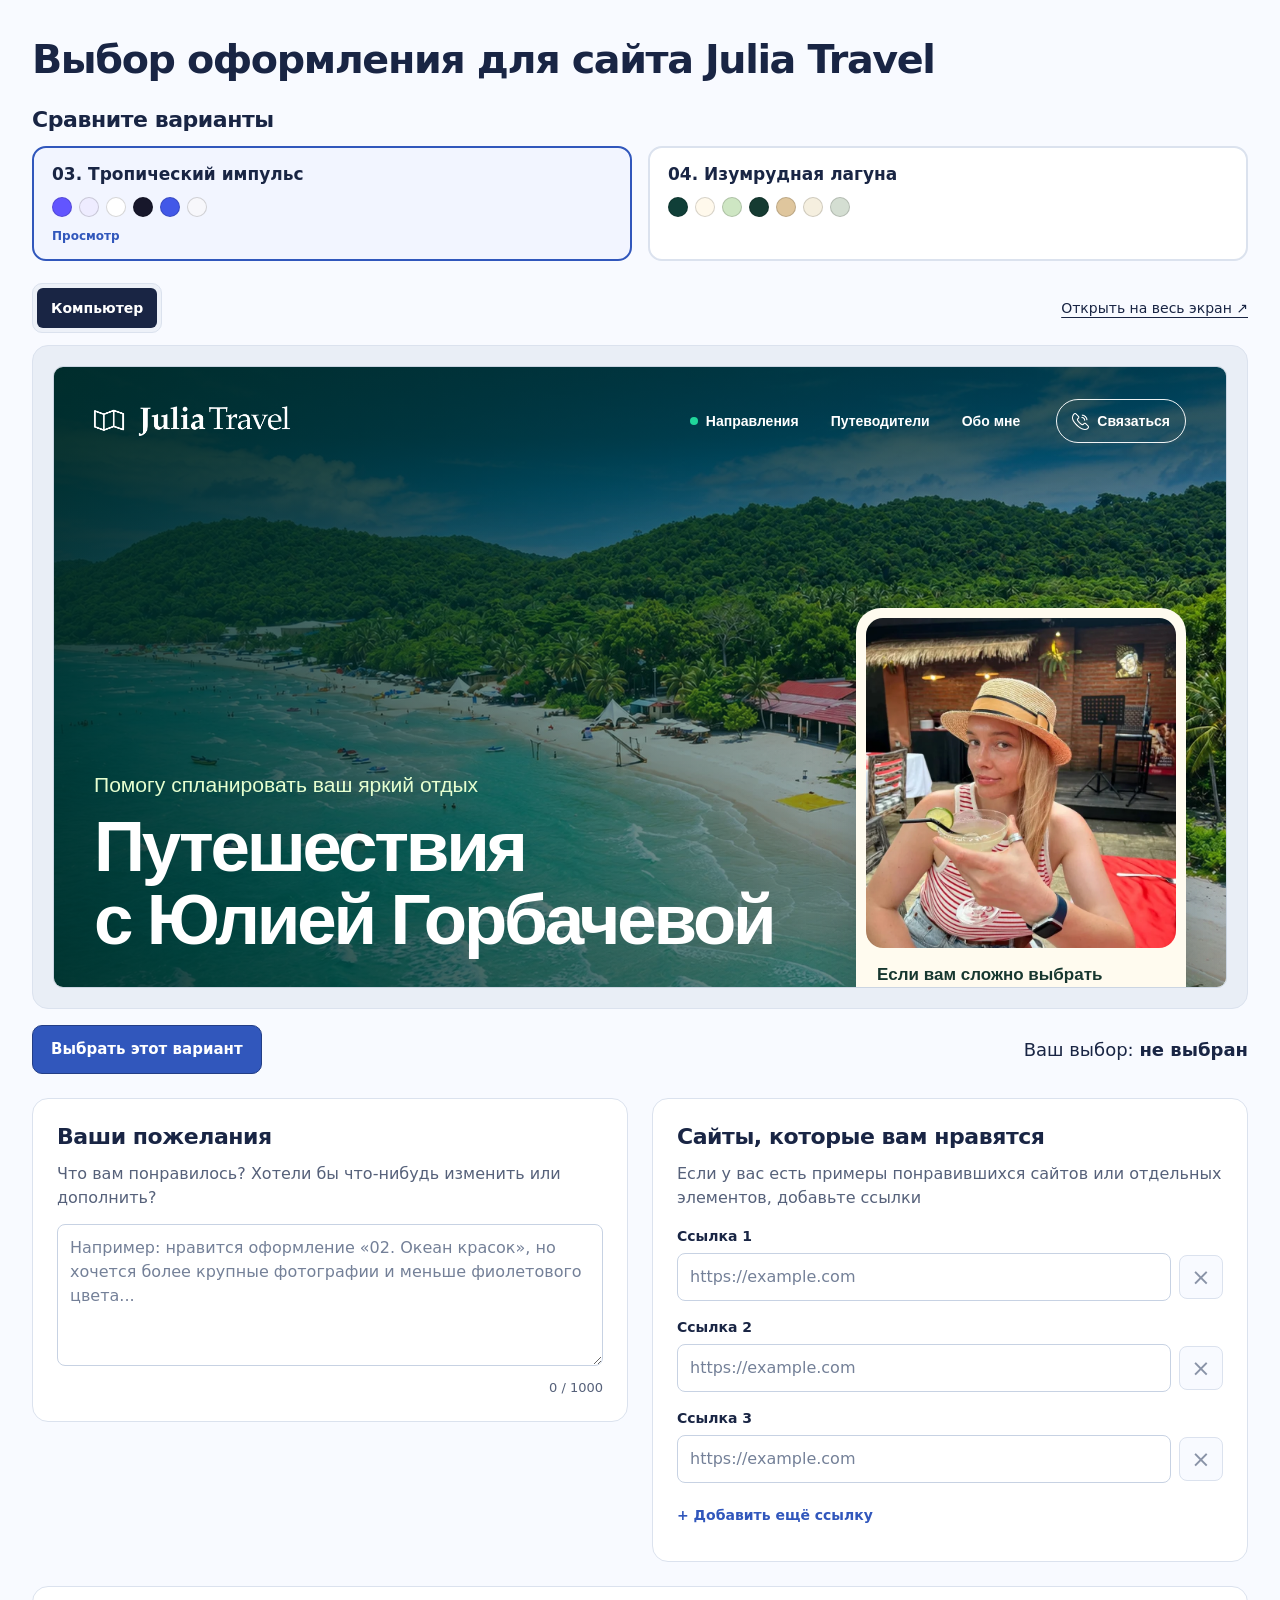
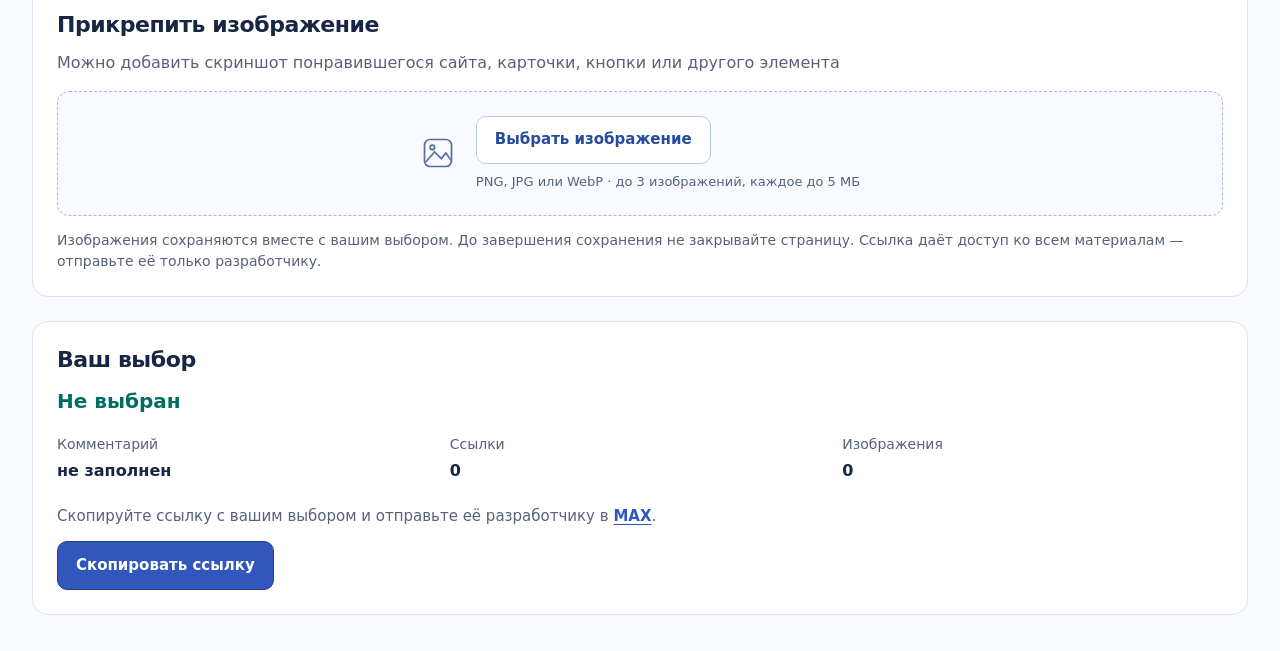
==== index.html @ ee0ff960 "Publish Emerald Lagoon alongside Tropical Impulse" ====
<!doctype html>
<html lang="ru">
<head>
  <meta charset="utf-8">
  <meta name="viewport" content="width=device-width, initial-scale=1">
  <meta name="robots" content="noindex, nofollow">
  <meta name="referrer" content="no-referrer">
  <title>Julia Travel — Выбор оформления сайта</title>
  <link rel="stylesheet" href="assets/css/comparison.css">
  <script src="assets/js/concept-names.js" defer></script>
  <script src="assets/js/review-config.js" defer></script>
  <script src="assets/js/review-api.js" defer></script>
  <script src="assets/js/comparison.js" defer></script>
</head>
<body>
<main class="comparison">
  <h1>Выбор оформления для сайта Julia Travel</h1>
  <h2 class="compare-title">Сравните варианты</h2>
  <div class="variant-options" role="group" aria-label="Просмотреть оформление">
    <button type="button" class="variant-option coral" data-variant="coral-travel" data-preview="coral-travel/index.html" aria-pressed="false" aria-controls="live-preview"><span class="variant-name" data-concept-name="coral-travel">01. Коралловый бриз</span><span class="palette" aria-hidden="true"><i style="--color:#ff385c" title="#FF385C"></i><i style="--color:#222222" title="#222222"></i><i style="--color:#ffffff" title="#FFFFFF"></i><i style="--color:#f7f7f7" title="#F7F7F7"></i><i style="--color:#fff3d4" title="#FFF3D4"></i></span><span class="variant-state"><span class="viewing-mark">Просмотр</span><span class="selected-mark">✓ Выбрано</span></span></button>
    <button type="button" class="variant-option ocean" data-variant="colorful-ocean" data-preview="colorful-ocean/index.html" aria-pressed="false" aria-controls="live-preview"><span class="variant-name" data-concept-name="colorful-ocean">02. Океан красок</span><span class="palette" aria-hidden="true"><i style="--color:#397ef5" title="#397EF5"></i><i style="--color:#6646d9" title="#6646D9"></i><i style="--color:#00b8a9" title="#00B8A9"></i><i style="--color:#50d9ac" title="#50D9AC"></i><i style="--color:#f1f5ff" title="#F1F5FF"></i></span><span class="variant-state"><span class="viewing-mark">Просмотр</span><span class="selected-mark">✓ Выбрано</span></span></button>
    <button type="button" class="variant-option stan" data-variant="stan-inspired" data-preview="stan-inspired/index.html" aria-pressed="false" aria-controls="live-preview"><span class="variant-name" data-concept-name="stan-inspired">03. Тропический импульс</span><span class="palette" aria-hidden="true"><i style="--color:#6255ff" title="#6255FF"></i><i style="--color:#eeecff" title="#EEECFF"></i><i style="--color:#ffffff" title="#FFFFFF"></i><i style="--color:#17172b" title="#17172B"></i><i style="--color:#4258e8" title="#4258E8"></i><i style="--color:#f7f7fb" title="#F7F7FB"></i></span><span class="variant-state"><span class="viewing-mark">Просмотр</span><span class="selected-mark">✓ Выбрано</span></span></button>
    <button type="button" class="variant-option lagoon" data-variant="emerald-lagoon" data-preview="emerald-lagoon/index.html" aria-pressed="false" aria-controls="live-preview"><span class="variant-name" data-concept-name="emerald-lagoon">04. Изумрудная лагуна</span><span class="palette" aria-hidden="true"><i style="--color:#103f38" title="#103F38"></i><i style="--color:#fff9ec" title="#FFF9EC"></i><i style="--color:#cee6c3" title="#CEE6C3"></i><i style="--color:#153b32" title="#153B32"></i><i style="--color:#dfc69d" title="#DFC69D"></i><i style="--color:#f5efdf" title="#F5EFDF"></i><i style="--color:#d4ded2" title="#D4DED2"></i></span><span class="variant-state"><span class="viewing-mark">Просмотр</span><span class="selected-mark">✓ Выбрано</span></span></button>
  </div>
  <div class="viewer-bar">
    <div class="devices" role="group" aria-label="Ширина просмотра">
      <button type="button" data-device="desktop" aria-pressed="true">Компьютер</button>
    </div>
    <a id="full-preview" href="stan-inspired/index.html" target="_blank" rel="noopener">Открыть на весь экран ↗</a>
  </div>
  <div class="preview-stage">
    <div class="preview-viewport"><iframe id="live-preview" title="Julia Travel: 03. Тропический импульс" src="stan-inspired/index.html?embed=1"></iframe></div>
  </div>
  <div class="choice-bar">
    <button id="confirm-choice" class="copy-button" type="button">Выбрать этот вариант</button>
    <p id="choice-status" role="status">Ваш выбор: <strong>не выбран</strong><span id="choice-check" hidden> ✓</span></p>
  </div>
  <p id="draft-status" class="field-error" role="status"></p>

  <div class="review-grid">
    <section class="review-section" aria-labelledby="wishes-title">
      <h2 id="wishes-title">Ваши пожелания</h2>
      <label for="wishes">Что вам понравилось? Хотели бы что-нибудь изменить или дополнить?</label>
      <textarea data-concept-placeholder="colorful-ocean" id="wishes" maxlength="1000" rows="5" aria-describedby="comment-count" placeholder="Например: нравится оформление «02. Океан красок», но хочется более крупные фотографии и меньше фиолетового цвета..."></textarea>
      <p id="comment-count" class="field-note">0 / 1000</p>
    </section>
    <section class="review-section" aria-labelledby="references-title">
      <h2 id="references-title">Сайты, которые вам нравятся</h2>
      <p class="section-note">Если у вас есть примеры понравившихся сайтов или отдельных элементов, добавьте ссылки</p>
      <div id="reference-fields"></div>
      <button id="add-reference" type="button" class="text-button">+ Добавить ещё ссылку</button>
    </section>
  </div>

  <section class="review-section attachments" aria-labelledby="images-title">
    <h2 id="images-title">Прикрепить изображение</h2>
    <p class="section-note">Можно добавить скриншот понравившегося сайта, карточки, кнопки или другого элемента</p>
    <div id="image-dropzone" class="upload-zone">
      <svg viewBox="0 0 32 32" width="36" height="36" fill="none" stroke="currentColor" stroke-width="1.5" aria-hidden="true"><rect x="4" y="4" width="24" height="24" rx="5"/><circle cx="11" cy="11" r="2"/><path d="m5 24 8-9 6 6 4-5 5 7"/></svg>
      <div><button id="add-images" class="outline-button" type="button">Выбрать изображение</button><p class="field-note">PNG, JPG или WebP · до 3 изображений, каждое до 5 МБ</p></div>
      <input id="image-input" type="file" accept="image/png,image/jpeg,image/webp" multiple hidden>
      <input id="replace-image-input" type="file" accept="image/png,image/jpeg,image/webp" hidden>
    </div>
    <p id="image-error" class="field-error" role="alert"></p>
    <div id="image-previews" class="image-previews"></div>
    <p class="attachment-note">Изображения сохраняются вместе с вашим выбором. До завершения сохранения не закрывайте страницу. Ссылка даёт доступ ко всем материалам — отправьте её только разработчику.</p>
  </section>

  <section class="review-section result-section" aria-labelledby="result-title">
    <h2 id="result-title">Ваш выбор</h2>
    <p id="summary-choice" class="summary-choice">Не выбран</p>
    <dl class="summary-counts"><div><dt>Комментарий</dt><dd id="summary-comment">не заполнен</dd></div><div><dt>Ссылки</dt><dd id="summary-references">0</dd></div><div><dt>Изображения</dt><dd id="summary-images">0</dd></div></dl>
    <p class="share-instruction">Скопируйте ссылку с вашим выбором и отправьте её разработчику в <a href="https://max.ru/u/f9LHodD0cOJ9JlVl446ZABlexb_Iz-3gviZ5GR3GQ4BS3Al8uu8fBkdt1bM" target="_blank" rel="noopener noreferrer">MAX</a>.</p>
    <div class="result-actions"><button id="copy-choice" class="copy-button" type="button">Скопировать ссылку</button></div>
    <p id="copy-message" role="status"></p>
    <label id="copy-field-label" for="copy-field" hidden>Сохранённая ссылка для копирования</label>
    <textarea id="copy-field" readonly rows="6" hidden></textarea>
  </section>
</main>
</body>
</html>
---- assets/css/comparison.css ----
* { box-sizing: border-box; }
[hidden] { display: none !important; }
:root { color-scheme: light; --ink: #192544; --muted: #56617a; --line: #dbe2ee; --focus: #3157bc; }
body { margin: 0; color: var(--ink); background: #f8faff; font: 17px/1.5 system-ui,"Segoe UI",sans-serif; -webkit-font-smoothing: antialiased; }
button,input,textarea { font: inherit; }
button,a { -webkit-tap-highlight-color: transparent; }
button { cursor: pointer; }
button:disabled { cursor: default; }
button:focus-visible,a:focus-visible,input:focus-visible,textarea:focus-visible { outline: 3px solid var(--focus); outline-offset: 4px; }
h1,h2,p { margin: 0; }
.comparison { width: min(1280px,calc(100% - 64px)); margin: 36px auto; }
h1 { font-size: clamp(28px,3.1vw,40px); line-height: 1.16; letter-spacing: -.035em; font-weight: 700; }
.compare-title { font-size: 22px; line-height: 1.25; margin-top: 24px; letter-spacing: -.02em; }
.variant-options { display: grid; grid-template-columns: repeat(2,minmax(0,1fr)); gap: 16px; margin-top: 12px; }
.variant-option { --accent: #d51c42; --tint: #fff0f3; min-width: 0; display: grid; align-content: start; gap: 10px; padding: 14px 18px; background: #fff; color: var(--ink); border: 2px solid var(--line); border-radius: 14px; font-size: 17px; font-weight: 650; text-align: left; }
.variant-option.ocean { --accent: #5d40c5; --tint: #f0eeff; }
.variant-option.tropical { --accent: #007f80; --tint: #e8f9f5; }
.variant-option.stan { --accent: #6255ff; --tint: #eeecff; }
.variant-option.lagoon { --accent: #103f38; --tint: #f5efdf; }
.variant-option:hover { border-color: var(--accent); }
.variant-option[aria-pressed="true"] { border-color: #3157bc; background: #f2f5ff; }
.variant-option.is-selected { border-color: #007b6b; box-shadow: 0 0 0 1px #007b6b; background: #eefaf6; }
.palette { display: inline-flex; flex-wrap: nowrap; gap: 7px; }
.palette i { display: block; flex: 0 0 auto; width: 20px; height: 20px; border: 1px solid #00000028; border-radius: 50%; background: var(--color); }
.variant-state { display: flex; flex-wrap: wrap; justify-content: space-between; gap: 6px 10px; font-size: 12px; font-weight: 600; min-height: 18px; }
.viewing-mark { color: #3157bc; visibility: hidden; }
[aria-pressed="true"] .viewing-mark { visibility: visible; }
.selected-mark { color: #006b5d; visibility: hidden; }
.is-selected .selected-mark { visibility: visible; }
.choice-bar { display: flex; justify-content: space-between; align-items: center; gap: 16px; margin-top: 24px; }
#choice-status { min-width: 0; font-size: 18px; }
#choice-status strong { font-weight: 700; }
.copy-button { min-height: 48px; padding: 12px 18px; border: 1px solid #233e86; border-radius: 10px; color: #fff; background: #3157bc; font-size: 15px; font-weight: 600; }
.copy-button:hover:not(:disabled) { background: #2649a6; }
.copy-button:disabled { background: #e8edf7; color: #67738c; border-color: #dbe2ee; }
#copy-message { color: #25594b; font-size: 14px; }
#copy-message:empty { display: none; }
.viewer-bar { display: flex; align-items: center; justify-content: space-between; gap: 16px; margin-block: 22px 12px; }
.devices { display: inline-flex; gap: 4px; padding: 4px; border: 1px solid var(--line); background: #edf1f8; border-radius: 10px; }
.devices button { min-height: 40px; padding: 8px 14px; border: 0; border-radius: 6px; color: var(--muted); background: transparent; font-size: 14px; font-weight: 550; }
.devices [aria-pressed="true"] { color: #fff; background: var(--ink); }
#full-preview { color: var(--ink); font-size: 14px; text-underline-offset: .25em; }
.preview-stage { display: flex; align-items: start; justify-content: center; padding: 20px; border: 1px solid var(--line); border-radius: 16px; background: #e9eef6; }
.preview-viewport { width: 100%; min-width: 0; overflow: hidden; background: #fff; border: 1px solid #cbd5e2; border-radius: 10px; }
.preview-viewport.is-phone { box-sizing: content-box; width: min(390px,calc(100% - 12px)); border: 6px solid var(--ink); border-radius: 24px; }
iframe { display: block; width: 100%; height: 620px; border: 0; background: #fff; }
.is-phone iframe { height: 680px; }
.choice-bar { margin-top: 16px; }
#choice-check { color: #007b6b; font-weight: 700; }
.review-grid { display: grid; grid-template-columns: repeat(2,minmax(0,1fr)); gap: 24px; align-items: start; margin-top: 24px; }
.review-section { min-width: 0; padding: 24px; border: 1px solid var(--line); border-radius: 16px; background: #fff; }
.review-section h2 { font-size: 22px; line-height: 1.25; letter-spacing: -.02em; margin-bottom: 12px; }
.review-section label,.section-note { display: block; font-size: 16px; line-height: 1.5; color: var(--muted); }
input,textarea { width: 100%; min-width: 0; max-width: 100%; padding: 11px 12px; font-size: 16px; border: 1px solid #c7d2e3; border-radius: 8px; background: #fff; color: var(--ink); }
textarea { resize: vertical; line-height: 1.5; min-height: 120px; }
input { min-height: 46px; }
input::placeholder,textarea::placeholder { color: #748098; opacity: 1; }
[aria-invalid="true"] { border-color: #bc2948; }
#wishes { margin-top: 14px; max-height: 260px; }
.field-note { font-size: 13px; color: var(--muted); line-height: 1.5; }
#comment-count { text-align: right; margin-top: 4px; }
.field-error { margin-top: 8px; color: #a5233e; font-size: 14px; overflow-wrap: anywhere; }
.field-error:empty { display: none; }
.reference-row { margin-top: 16px; }
.reference-row > label { color: var(--ink); font-size: 14px; font-weight: 600; margin-bottom: 6px; }
.reference-input { display: flex; gap: 8px; align-items: center; }
.reference-input button { flex: 0 0 auto; width: 44px; height: 44px; background: #f2f5fa; color: var(--muted); border: 1px solid var(--line); border-radius: 8px; font-size: 23px; }
.reference-input button:disabled { color: #8993a7; background: #f8faff; }
.reference-actions { display: flex; align-items: center; justify-content: space-between; gap: 12px; }
.reference-actions:has(> a[hidden]:only-child) { display: none; }
.reference-actions a { font-size: 14px; color: #3157bc; text-underline-offset: .2em; padding-block: 10px; min-height: 44px; }
.text-button { min-height: 44px; border: 0; padding: 8px 0; background: transparent; color: #3157bc; font-size: 14px; font-weight: 600; }
.text-button:hover { text-decoration: underline; text-underline-offset: .2em; }
.text-button:disabled { color: #7d879a; text-decoration: none; }
#add-reference { margin-top: 10px; }
.attachments,.result-section { margin-top: 24px; }
.upload-zone { display: flex; align-items: center; justify-content: center; gap: 20px; padding: 24px; margin-top: 16px; border: 1px dashed #a9bbd8; border-radius: 12px; background: #f8faff; }
.upload-zone > svg { flex: 0 0 auto; color: #526f9f; }
.upload-zone .field-note { margin-top: 8px; }
.upload-zone.is-dragging { background: #e8f2ff; border-color: #3157bc; }
.outline-button { min-height: 48px; padding: 11px 18px; border: 1px solid #bccbe2; border-radius: 10px; background: #fff; color: #264b9e; font-size: 15px; font-weight: 600; }
.outline-button:hover:not(:disabled) { background: #f1f5ff; border-color: #3157bc; }
.outline-button:disabled { color: #7d879a; background: #f8faff; }
.attachment-note { margin-top: 14px; font-size: 14px; color: var(--muted); }
.image-previews { display: grid; grid-template-columns: repeat(3,minmax(0,1fr)); gap: 16px; }
.image-item { min-width: 0; margin-top: 16px; padding: 12px; border: 1px solid var(--line); border-radius: 12px; }
.image-item img { display: block; width: 100%; aspect-ratio: 4 / 3; object-fit: contain; background: #f3f6fb; border-radius: 6px; }
.image-name { font-size: 14px; font-weight: 600; margin-block: 10px 4px; overflow-wrap: anywhere; }
.image-actions { display: flex; flex-wrap: wrap; gap: 8px 20px; }
.summary-choice { font-size: 20px; font-weight: 700; color: #006c62; }
.summary-counts { display: grid; grid-template-columns: repeat(3,minmax(0,1fr)); gap: 12px; margin: 18px 0 22px; }
.summary-counts dt { font-size: 14px; color: var(--muted); }
.summary-counts dd { font-size: 16px; font-weight: 600; margin: 4px 0 0; }
.result-actions { display: flex; flex-wrap: wrap; gap: 12px; }
.share-instruction { margin: 0 0 14px; color: var(--muted); font-size: 15px; line-height: 1.5; }
.share-instruction a { color: #3157bc; font-weight: 600; text-underline-offset: .2em; }
.result-section #copy-message { margin-top: 14px; }
#copy-field-label { margin-top: 16px; }
#copy-field { margin-top: 8px; min-height: 140px; }
@media(max-width:900px) {
 .comparison { width: calc(100% - 48px); margin-top: 28px; }
 .variant-option { padding-inline: 12px; gap: 8px; font-size: 15px; }
 .review-grid { grid-template-columns: minmax(0,1fr); }
}
@media(max-width:640px) {
 .comparison { width: calc(100% - 32px); margin: 24px auto; }
 .variant-options { grid-template-columns: minmax(0,1fr); gap: 10px; }
 .variant-option { padding: 12px 14px; font-size: 16px; grid-template-columns: minmax(0,1fr) auto; gap: 8px 10px; }
 .variant-name { grid-column: 1; }
 .palette { grid-column: 1; grid-row: 2; }
 .variant-state { grid-column: 2; grid-row: 1 / 3; flex-direction: column; align-items: end; justify-content: center; gap: 4px; }
 .choice-bar { align-items: stretch; flex-direction: column; gap: 12px; margin-top: 20px; }
 #choice-status { font-size: 17px; }
 .copy-button { width: 100%; font-size: 14px; }
 .viewer-bar { flex-wrap: wrap; gap: 12px; margin-top: 18px; }
 .devices button { padding-inline: 12px; }
 #full-preview { font-size: 13px; }
 .preview-stage { padding: 0; border: 0; border-radius: 0; }
 iframe,.is-phone iframe { height: 620px; }
 .review-section { padding: 20px; }
 .review-section h2 { font-size: 21px; }
 .upload-zone { padding: 20px 12px; flex-direction: column; gap: 12px; text-align: center; }
 .image-previews { grid-template-columns: minmax(0,1fr); }
 .summary-counts { grid-template-columns: minmax(0,1fr); gap: 10px; }
 .summary-counts > div { display: flex; justify-content: space-between; gap: 12px; }
 .summary-counts dd { margin: 0; }
 .result-actions { flex-direction: column; }
 .outline-button { width: 100%; font-size: 14px; }
}
@media(prefers-reduced-motion:reduce) { *,*::before,*::after { scroll-behavior: auto !important; transition: none !important; } }
.saved-review { max-width: 960px; }
.saved-review h1 { overflow-wrap: anywhere; }
.result-brand { color: #53617a; font-weight: 600; }
.saved-review .review-section { margin-top: 20px; }
.saved-palette { display: flex; flex-wrap: wrap; gap: 16px 24px; }
.saved-palette span { display: flex; align-items: center; gap: 8px; font-size: 14px; }
.saved-palette i { width: 30px; height: 30px; border-radius: 50%; border: 1px solid #cad2df; }
.saved-comment { white-space: pre-wrap; overflow-wrap: anywhere; line-height: 1.65; }
.saved-references { padding-left: 22px; }
.saved-references a { display: inline-block; padding-block: 10px; overflow-wrap: anywhere; color: #2457bf; }
.saved-review .image-item a { display: block; }
#copy-message, #result-status, #copy-field { overflow-wrap: anywhere; }
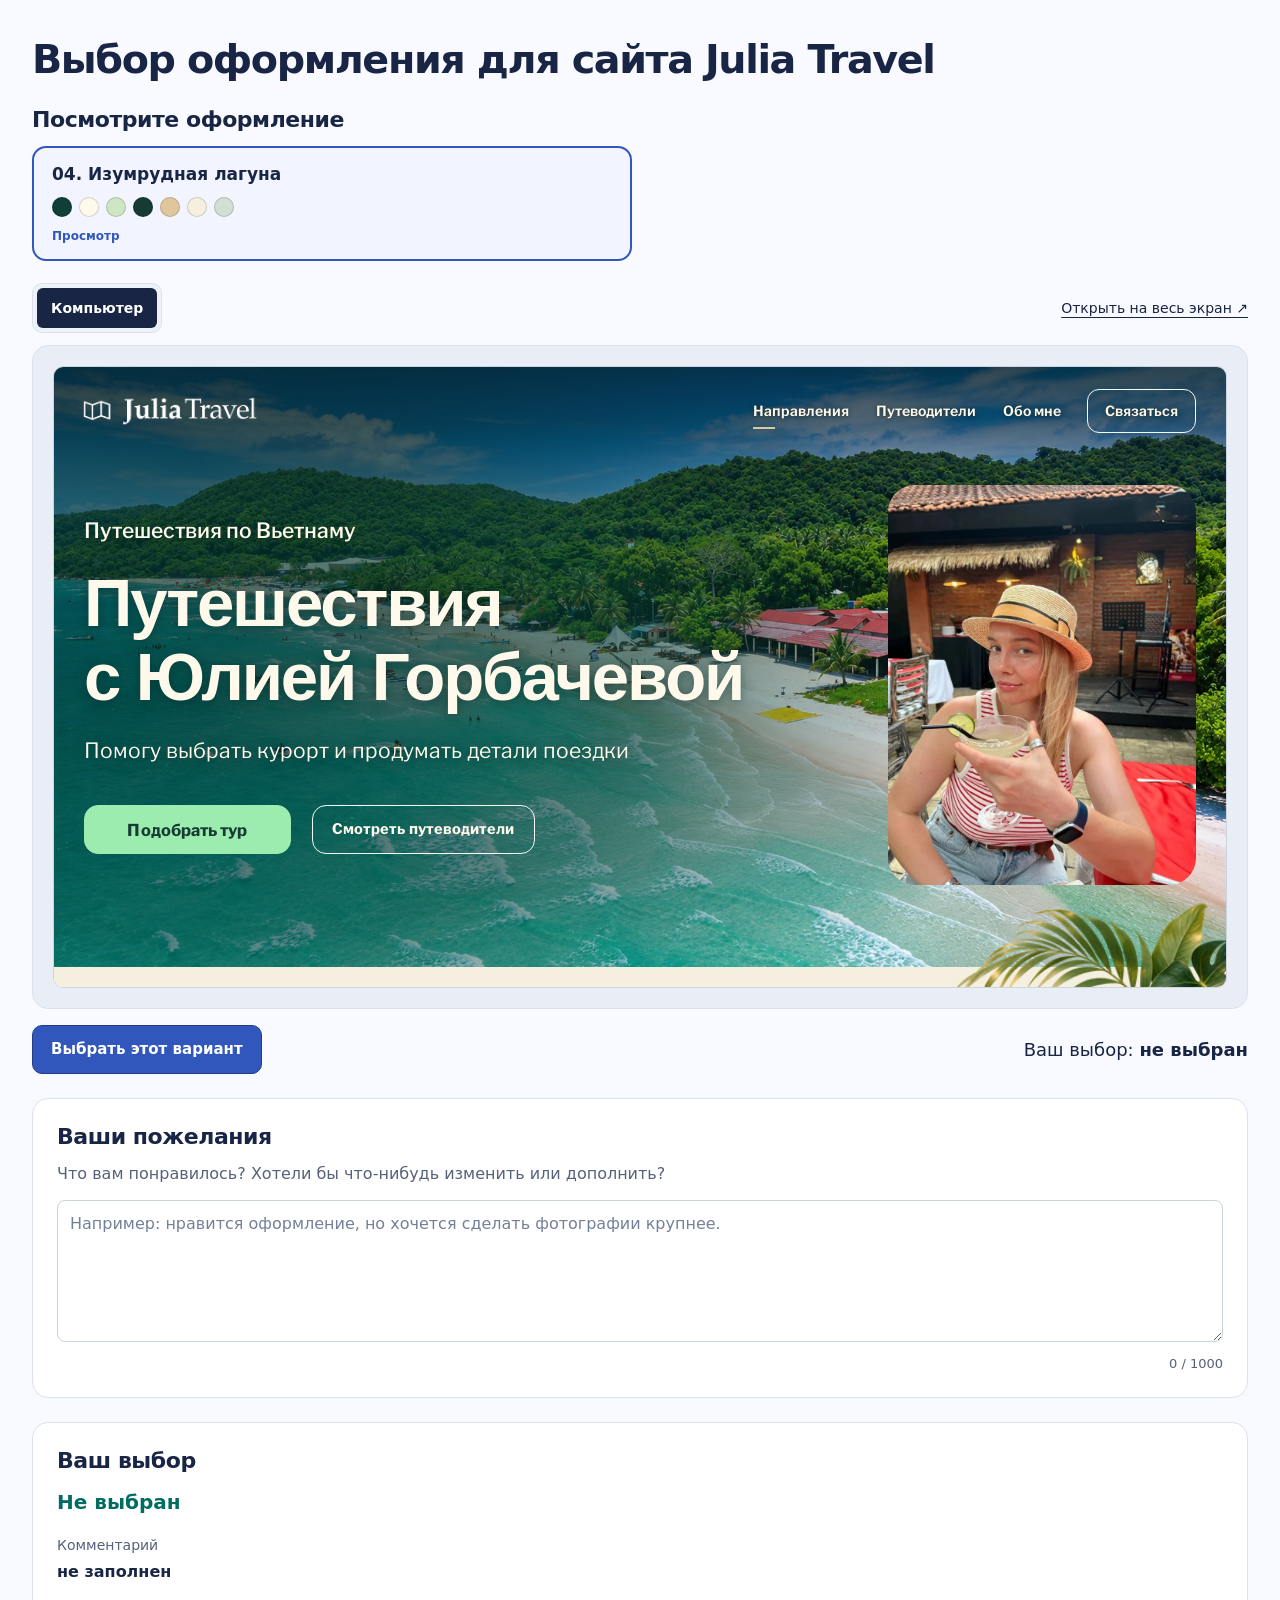
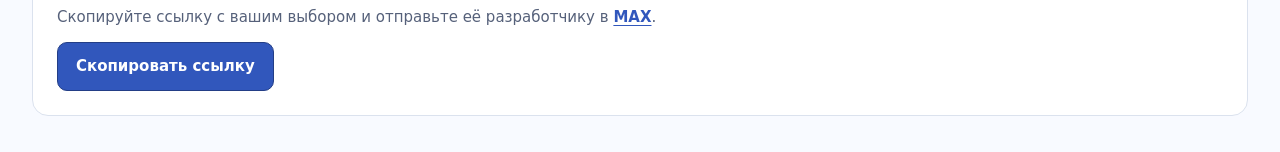
==== commit 741459a2: "Publish seven Emerald Lagoon screens and simplify review" ====
--- a/index.html
+++ b/index.html
@@ -13,9 +13,9 @@
   <script src="assets/js/comparison.js" defer></script>
 </head>
 <body>
-<main class="comparison">
+<main class="comparison" data-review-fields="comment">
   <h1>Выбор оформления для сайта Julia Travel</h1>
-  <h2 class="compare-title">Сравните варианты</h2>
+  <h2 class="compare-title">Посмотрите оформление</h2>
   <div class="variant-options" role="group" aria-label="Просмотреть оформление">
     <button type="button" class="variant-option coral" data-variant="coral-travel" data-preview="coral-travel/index.html" aria-pressed="false" aria-controls="live-preview"><span class="variant-name" data-concept-name="coral-travel">01. Коралловый бриз</span><span class="palette" aria-hidden="true"><i style="--color:#ff385c" title="#FF385C"></i><i style="--color:#222222" title="#222222"></i><i style="--color:#ffffff" title="#FFFFFF"></i><i style="--color:#f7f7f7" title="#F7F7F7"></i><i style="--color:#fff3d4" title="#FFF3D4"></i></span><span class="variant-state"><span class="viewing-mark">Просмотр</span><span class="selected-mark">✓ Выбрано</span></span></button>
     <button type="button" class="variant-option ocean" data-variant="colorful-ocean" data-preview="colorful-ocean/index.html" aria-pressed="false" aria-controls="live-preview"><span class="variant-name" data-concept-name="colorful-ocean">02. Океан красок</span><span class="palette" aria-hidden="true"><i style="--color:#397ef5" title="#397EF5"></i><i style="--color:#6646d9" title="#6646D9"></i><i style="--color:#00b8a9" title="#00B8A9"></i><i style="--color:#50d9ac" title="#50D9AC"></i><i style="--color:#f1f5ff" title="#F1F5FF"></i></span><span class="variant-state"><span class="viewing-mark">Просмотр</span><span class="selected-mark">✓ Выбрано</span></span></button>
@@ -26,10 +26,10 @@
     <div class="devices" role="group" aria-label="Ширина просмотра">
       <button type="button" data-device="desktop" aria-pressed="true">Компьютер</button>
     </div>
-    <a id="full-preview" href="stan-inspired/index.html" target="_blank" rel="noopener">Открыть на весь экран ↗</a>
+    <a id="full-preview" href="emerald-lagoon/index.html" target="_blank" rel="noopener">Открыть на весь экран ↗</a>
   </div>
   <div class="preview-stage">
-    <div class="preview-viewport"><iframe id="live-preview" title="Julia Travel: 03. Тропический импульс" src="stan-inspired/index.html?embed=1"></iframe></div>
+    <div class="preview-viewport"><iframe id="live-preview" title="Julia Travel: 04. Изумрудная лагуна" src="emerald-lagoon/index.html?embed=1"></iframe></div>
   </div>
   <div class="choice-bar">
     <button id="confirm-choice" class="copy-button" type="button">Выбрать этот вариант</button>
@@ -41,10 +41,10 @@
     <section class="review-section" aria-labelledby="wishes-title">
       <h2 id="wishes-title">Ваши пожелания</h2>
       <label for="wishes">Что вам понравилось? Хотели бы что-нибудь изменить или дополнить?</label>
-      <textarea data-concept-placeholder="colorful-ocean" id="wishes" maxlength="1000" rows="5" aria-describedby="comment-count" placeholder="Например: нравится оформление «02. Океан красок», но хочется более крупные фотографии и меньше фиолетового цвета..."></textarea>
+      <textarea id="wishes" maxlength="1000" rows="5" aria-describedby="comment-count" placeholder="Например: нравится оформление, но хочется сделать фотографии крупнее."></textarea>
       <p id="comment-count" class="field-note">0 / 1000</p>
     </section>
-    <section class="review-section" aria-labelledby="references-title">
+    <section class="review-section" aria-labelledby="references-title" data-review-extra>
       <h2 id="references-title">Сайты, которые вам нравятся</h2>
       <p class="section-note">Если у вас есть примеры понравившихся сайтов или отдельных элементов, добавьте ссылки</p>
       <div id="reference-fields"></div>
@@ -52,7 +52,7 @@
     </section>
   </div>
 
-  <section class="review-section attachments" aria-labelledby="images-title">
+  <section class="review-section attachments" aria-labelledby="images-title" data-review-extra>
     <h2 id="images-title">Прикрепить изображение</h2>
     <p class="section-note">Можно добавить скриншот понравившегося сайта, карточки, кнопки или другого элемента</p>
     <div id="image-dropzone" class="upload-zone">
@@ -69,7 +69,7 @@
   <section class="review-section result-section" aria-labelledby="result-title">
     <h2 id="result-title">Ваш выбор</h2>
     <p id="summary-choice" class="summary-choice">Не выбран</p>
-    <dl class="summary-counts"><div><dt>Комментарий</dt><dd id="summary-comment">не заполнен</dd></div><div><dt>Ссылки</dt><dd id="summary-references">0</dd></div><div><dt>Изображения</dt><dd id="summary-images">0</dd></div></dl>
+    <dl class="summary-counts"><div><dt>Комментарий</dt><dd id="summary-comment">не заполнен</dd></div><div data-review-extra><dt>Ссылки</dt><dd id="summary-references">0</dd></div><div data-review-extra><dt>Изображения</dt><dd id="summary-images">0</dd></div></dl>
     <p class="share-instruction">Скопируйте ссылку с вашим выбором и отправьте её разработчику в <a href="https://max.ru/u/f9LHodD0cOJ9JlVl446ZABlexb_Iz-3gviZ5GR3GQ4BS3Al8uu8fBkdt1bM" target="_blank" rel="noopener noreferrer">MAX</a>.</p>
     <div class="result-actions"><button id="copy-choice" class="copy-button" type="button">Скопировать ссылку</button></div>
     <p id="copy-message" role="status"></p>
--- a/assets/css/comparison.css
+++ b/assets/css/comparison.css
@@ -1,5 +1,7 @@
 * { box-sizing: border-box; }
 [hidden] { display: none !important; }
+[data-review-fields="comment"] [data-review-extra] { display: none; }
+[data-review-fields="comment"] .review-grid { grid-template-columns: minmax(0,1fr); }
 :root { color-scheme: light; --ink: #192544; --muted: #56617a; --line: #dbe2ee; --focus: #3157bc; }
 body { margin: 0; color: var(--ink); background: #f8faff; font: 17px/1.5 system-ui,"Segoe UI",sans-serif; -webkit-font-smoothing: antialiased; }
 button,input,textarea { font: inherit; }
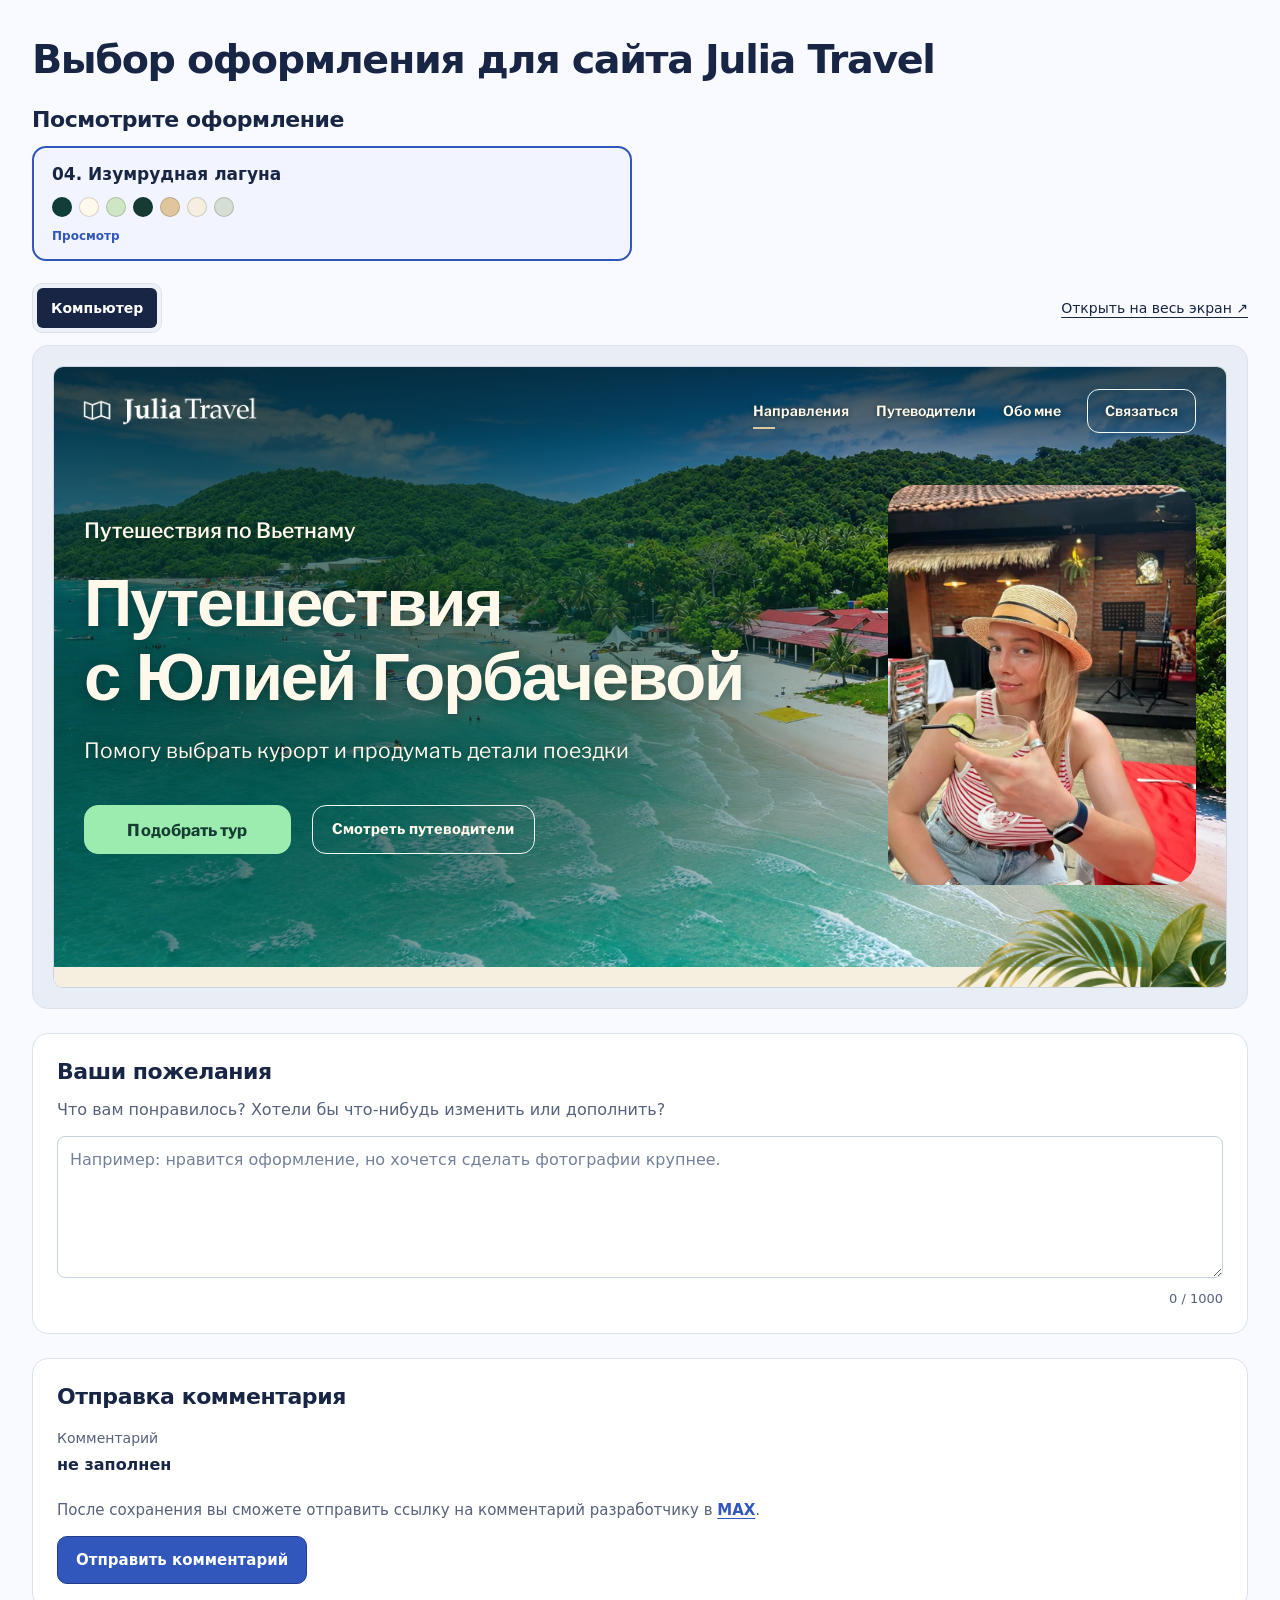
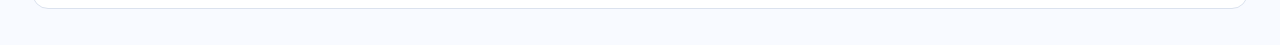
==== commit e87b6642: "Send comments directly when one design is available" ====
--- a/index.html
+++ b/index.html
@@ -31,7 +31,7 @@
   <div class="preview-stage">
     <div class="preview-viewport"><iframe id="live-preview" title="Julia Travel: 04. Изумрудная лагуна" src="emerald-lagoon/index.html?embed=1"></iframe></div>
   </div>
-  <div class="choice-bar">
+  <div class="choice-bar" hidden>
     <button id="confirm-choice" class="copy-button" type="button">Выбрать этот вариант</button>
     <p id="choice-status" role="status">Ваш выбор: <strong>не выбран</strong><span id="choice-check" hidden> ✓</span></p>
   </div>
@@ -70,7 +70,7 @@
     <h2 id="result-title">Ваш выбор</h2>
     <p id="summary-choice" class="summary-choice">Не выбран</p>
     <dl class="summary-counts"><div><dt>Комментарий</dt><dd id="summary-comment">не заполнен</dd></div><div data-review-extra><dt>Ссылки</dt><dd id="summary-references">0</dd></div><div data-review-extra><dt>Изображения</dt><dd id="summary-images">0</dd></div></dl>
-    <p class="share-instruction">Скопируйте ссылку с вашим выбором и отправьте её разработчику в <a href="https://max.ru/u/f9LHodD0cOJ9JlVl446ZABlexb_Iz-3gviZ5GR3GQ4BS3Al8uu8fBkdt1bM" target="_blank" rel="noopener noreferrer">MAX</a>.</p>
+    <p class="share-instruction"><span id="share-instruction-text">Скопируйте ссылку с вашим выбором и отправьте её разработчику в</span> <a href="https://max.ru/u/f9LHodD0cOJ9JlVl446ZABlexb_Iz-3gviZ5GR3GQ4BS3Al8uu8fBkdt1bM" target="_blank" rel="noopener noreferrer">MAX</a>.</p>
     <div class="result-actions"><button id="copy-choice" class="copy-button" type="button">Скопировать ссылку</button></div>
     <p id="copy-message" role="status"></p>
     <label id="copy-field-label" for="copy-field" hidden>Сохранённая ссылка для копирования</label>
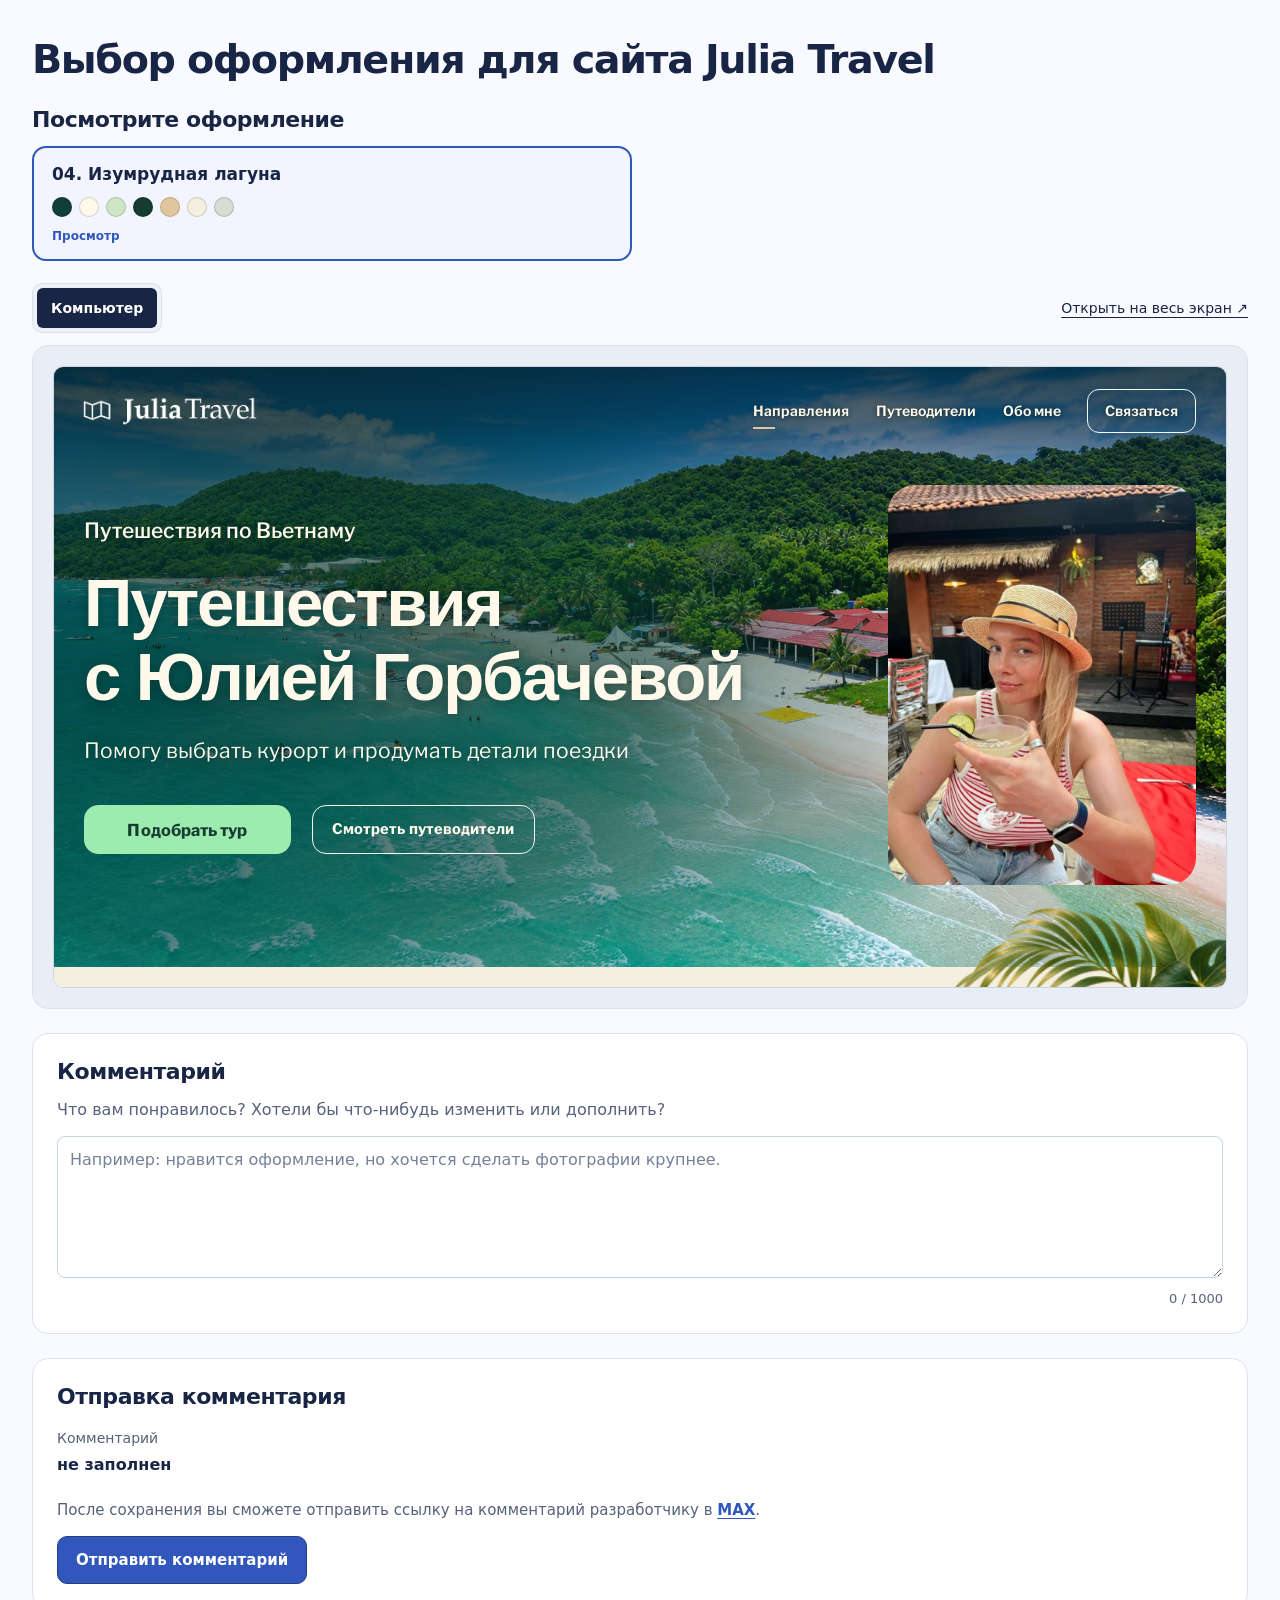
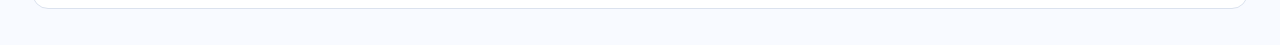
==== commit eb228ae9: "Publish complete Emerald Lagoon homepage and validate comments" ====
--- a/index.html
+++ b/index.html
@@ -39,7 +39,7 @@
 
   <div class="review-grid">
     <section class="review-section" aria-labelledby="wishes-title">
-      <h2 id="wishes-title">Ваши пожелания</h2>
+      <h2 id="wishes-title">Комментарий</h2>
       <label for="wishes">Что вам понравилось? Хотели бы что-нибудь изменить или дополнить?</label>
       <textarea id="wishes" maxlength="1000" rows="5" aria-describedby="comment-count" placeholder="Например: нравится оформление, но хочется сделать фотографии крупнее."></textarea>
       <p id="comment-count" class="field-note">0 / 1000</p>
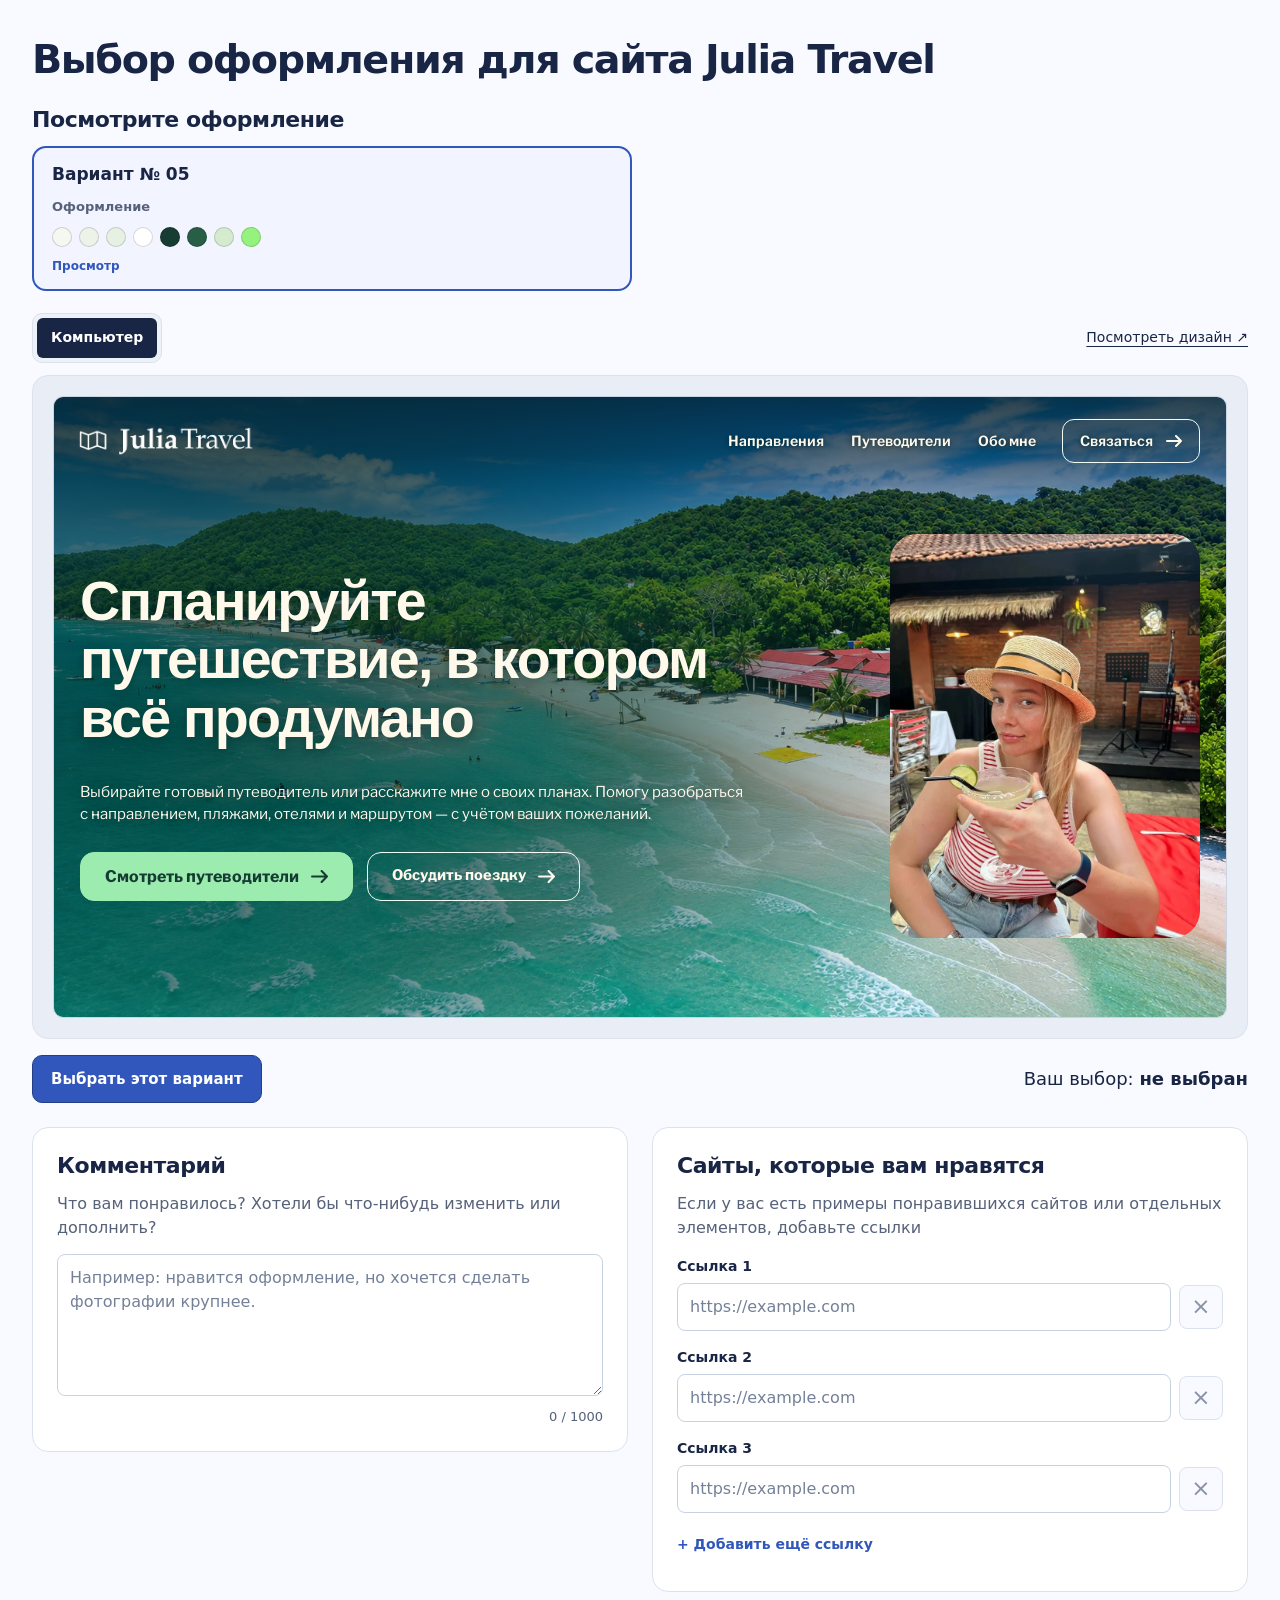
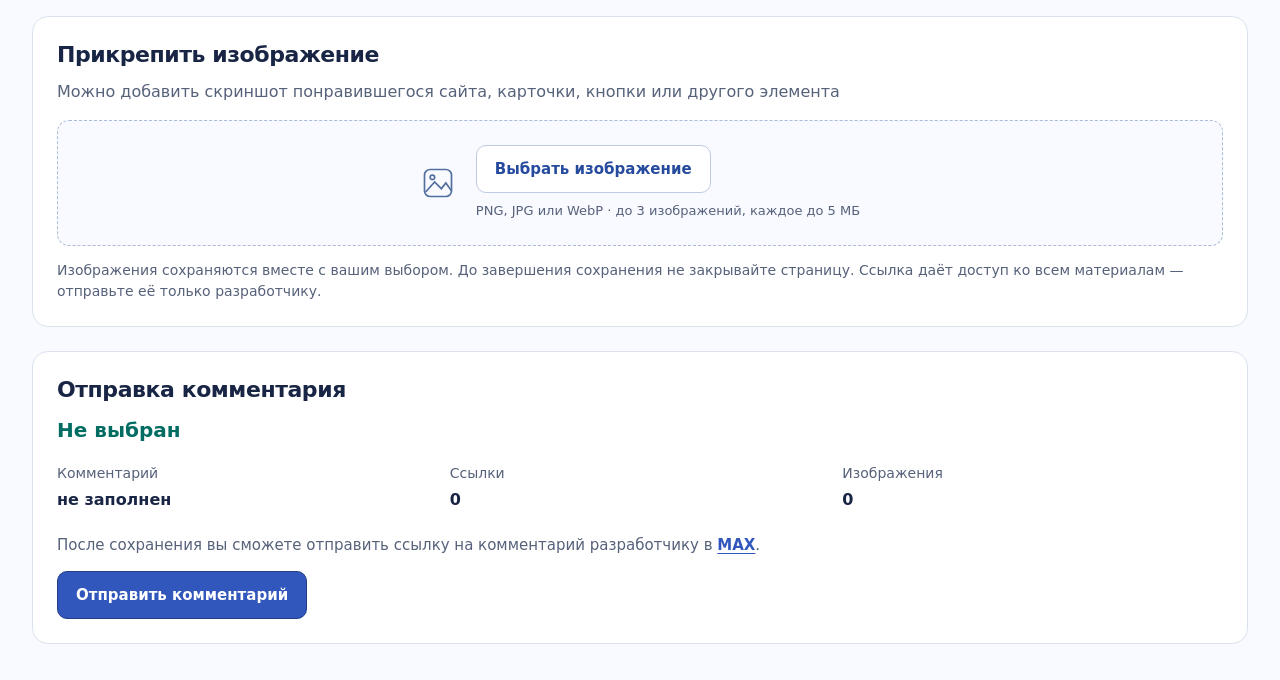
==== commit 1881f7a6: "Publish Julia Travel design concept 05" ====
--- a/index.html
+++ b/index.html
@@ -1,81 +1,82 @@
-<!doctype html>
-<html lang="ru">
-<head>
-  <meta charset="utf-8">
-  <meta name="viewport" content="width=device-width, initial-scale=1">
-  <meta name="robots" content="noindex, nofollow">
-  <meta name="referrer" content="no-referrer">
-  <title>Julia Travel — Выбор оформления сайта</title>
-  <link rel="stylesheet" href="assets/css/comparison.css">
-  <script src="assets/js/concept-names.js" defer></script>
-  <script src="assets/js/review-config.js" defer></script>
-  <script src="assets/js/review-api.js" defer></script>
-  <script src="assets/js/comparison.js" defer></script>
-</head>
-<body>
-<main class="comparison" data-review-fields="comment">
-  <h1>Выбор оформления для сайта Julia Travel</h1>
-  <h2 class="compare-title">Посмотрите оформление</h2>
-  <div class="variant-options" role="group" aria-label="Просмотреть оформление">
-    <button type="button" class="variant-option coral" data-variant="coral-travel" data-preview="coral-travel/index.html" aria-pressed="false" aria-controls="live-preview"><span class="variant-name" data-concept-name="coral-travel">01. Коралловый бриз</span><span class="palette" aria-hidden="true"><i style="--color:#ff385c" title="#FF385C"></i><i style="--color:#222222" title="#222222"></i><i style="--color:#ffffff" title="#FFFFFF"></i><i style="--color:#f7f7f7" title="#F7F7F7"></i><i style="--color:#fff3d4" title="#FFF3D4"></i></span><span class="variant-state"><span class="viewing-mark">Просмотр</span><span class="selected-mark">✓ Выбрано</span></span></button>
-    <button type="button" class="variant-option ocean" data-variant="colorful-ocean" data-preview="colorful-ocean/index.html" aria-pressed="false" aria-controls="live-preview"><span class="variant-name" data-concept-name="colorful-ocean">02. Океан красок</span><span class="palette" aria-hidden="true"><i style="--color:#397ef5" title="#397EF5"></i><i style="--color:#6646d9" title="#6646D9"></i><i style="--color:#00b8a9" title="#00B8A9"></i><i style="--color:#50d9ac" title="#50D9AC"></i><i style="--color:#f1f5ff" title="#F1F5FF"></i></span><span class="variant-state"><span class="viewing-mark">Просмотр</span><span class="selected-mark">✓ Выбрано</span></span></button>
-    <button type="button" class="variant-option stan" data-variant="stan-inspired" data-preview="stan-inspired/index.html" aria-pressed="false" aria-controls="live-preview"><span class="variant-name" data-concept-name="stan-inspired">03. Тропический импульс</span><span class="palette" aria-hidden="true"><i style="--color:#6255ff" title="#6255FF"></i><i style="--color:#eeecff" title="#EEECFF"></i><i style="--color:#ffffff" title="#FFFFFF"></i><i style="--color:#17172b" title="#17172B"></i><i style="--color:#4258e8" title="#4258E8"></i><i style="--color:#f7f7fb" title="#F7F7FB"></i></span><span class="variant-state"><span class="viewing-mark">Просмотр</span><span class="selected-mark">✓ Выбрано</span></span></button>
-    <button type="button" class="variant-option lagoon" data-variant="emerald-lagoon" data-preview="emerald-lagoon/index.html" aria-pressed="false" aria-controls="live-preview"><span class="variant-name" data-concept-name="emerald-lagoon">04. Изумрудная лагуна</span><span class="palette" aria-hidden="true"><i style="--color:#103f38" title="#103F38"></i><i style="--color:#fff9ec" title="#FFF9EC"></i><i style="--color:#cee6c3" title="#CEE6C3"></i><i style="--color:#153b32" title="#153B32"></i><i style="--color:#dfc69d" title="#DFC69D"></i><i style="--color:#f5efdf" title="#F5EFDF"></i><i style="--color:#d4ded2" title="#D4DED2"></i></span><span class="variant-state"><span class="viewing-mark">Просмотр</span><span class="selected-mark">✓ Выбрано</span></span></button>
-  </div>
-  <div class="viewer-bar">
-    <div class="devices" role="group" aria-label="Ширина просмотра">
-      <button type="button" data-device="desktop" aria-pressed="true">Компьютер</button>
-    </div>
-    <a id="full-preview" href="emerald-lagoon/index.html" target="_blank" rel="noopener">Открыть на весь экран ↗</a>
-  </div>
-  <div class="preview-stage">
-    <div class="preview-viewport"><iframe id="live-preview" title="Julia Travel: 04. Изумрудная лагуна" src="emerald-lagoon/index.html?embed=1"></iframe></div>
-  </div>
-  <div class="choice-bar" hidden>
-    <button id="confirm-choice" class="copy-button" type="button">Выбрать этот вариант</button>
-    <p id="choice-status" role="status">Ваш выбор: <strong>не выбран</strong><span id="choice-check" hidden> ✓</span></p>
-  </div>
-  <p id="draft-status" class="field-error" role="status"></p>
-
-  <div class="review-grid">
-    <section class="review-section" aria-labelledby="wishes-title">
-      <h2 id="wishes-title">Комментарий</h2>
-      <label for="wishes">Что вам понравилось? Хотели бы что-нибудь изменить или дополнить?</label>
-      <textarea id="wishes" maxlength="1000" rows="5" aria-describedby="comment-count" placeholder="Например: нравится оформление, но хочется сделать фотографии крупнее."></textarea>
-      <p id="comment-count" class="field-note">0 / 1000</p>
-    </section>
-    <section class="review-section" aria-labelledby="references-title" data-review-extra>
-      <h2 id="references-title">Сайты, которые вам нравятся</h2>
-      <p class="section-note">Если у вас есть примеры понравившихся сайтов или отдельных элементов, добавьте ссылки</p>
-      <div id="reference-fields"></div>
-      <button id="add-reference" type="button" class="text-button">+ Добавить ещё ссылку</button>
-    </section>
-  </div>
-
-  <section class="review-section attachments" aria-labelledby="images-title" data-review-extra>
-    <h2 id="images-title">Прикрепить изображение</h2>
-    <p class="section-note">Можно добавить скриншот понравившегося сайта, карточки, кнопки или другого элемента</p>
-    <div id="image-dropzone" class="upload-zone">
-      <svg viewBox="0 0 32 32" width="36" height="36" fill="none" stroke="currentColor" stroke-width="1.5" aria-hidden="true"><rect x="4" y="4" width="24" height="24" rx="5"/><circle cx="11" cy="11" r="2"/><path d="m5 24 8-9 6 6 4-5 5 7"/></svg>
-      <div><button id="add-images" class="outline-button" type="button">Выбрать изображение</button><p class="field-note">PNG, JPG или WebP · до 3 изображений, каждое до 5 МБ</p></div>
-      <input id="image-input" type="file" accept="image/png,image/jpeg,image/webp" multiple hidden>
-      <input id="replace-image-input" type="file" accept="image/png,image/jpeg,image/webp" hidden>
-    </div>
-    <p id="image-error" class="field-error" role="alert"></p>
-    <div id="image-previews" class="image-previews"></div>
-    <p class="attachment-note">Изображения сохраняются вместе с вашим выбором. До завершения сохранения не закрывайте страницу. Ссылка даёт доступ ко всем материалам — отправьте её только разработчику.</p>
-  </section>
-
-  <section class="review-section result-section" aria-labelledby="result-title">
-    <h2 id="result-title">Ваш выбор</h2>
-    <p id="summary-choice" class="summary-choice">Не выбран</p>
-    <dl class="summary-counts"><div><dt>Комментарий</dt><dd id="summary-comment">не заполнен</dd></div><div data-review-extra><dt>Ссылки</dt><dd id="summary-references">0</dd></div><div data-review-extra><dt>Изображения</dt><dd id="summary-images">0</dd></div></dl>
-    <p class="share-instruction"><span id="share-instruction-text">Скопируйте ссылку с вашим выбором и отправьте её разработчику в</span> <a href="https://max.ru/u/f9LHodD0cOJ9JlVl446ZABlexb_Iz-3gviZ5GR3GQ4BS3Al8uu8fBkdt1bM" target="_blank" rel="noopener noreferrer">MAX</a>.</p>
-    <div class="result-actions"><button id="copy-choice" class="copy-button" type="button">Скопировать ссылку</button></div>
-    <p id="copy-message" role="status"></p>
-    <label id="copy-field-label" for="copy-field" hidden>Сохранённая ссылка для копирования</label>
-    <textarea id="copy-field" readonly rows="6" hidden></textarea>
-  </section>
-</main>
-</body>
-</html>
+<!doctype html>
+<html lang="ru">
+<head>
+  <meta charset="utf-8">
+  <meta name="viewport" content="width=device-width, initial-scale=1">
+  <meta name="robots" content="noindex, nofollow">
+  <meta name="referrer" content="no-referrer">
+  <title>Julia Travel — Выбор оформления сайта</title>
+  <link rel="stylesheet" href="assets/css/comparison.css?v=05">
+  <script src="assets/js/concept-names.js?v=05" defer></script>
+  <script src="assets/js/review-config.js" defer></script>
+  <script src="assets/js/review-api.js?v=05" defer></script>
+  <script src="assets/js/comparison.js?v=05" defer></script>
+</head>
+<body>
+<main class="comparison" data-review-fields="full">
+  <h1>Выбор оформления для сайта Julia Travel</h1>
+  <h2 class="compare-title">Посмотрите оформление</h2>
+  <div class="variant-options" role="group" aria-label="Просмотреть оформление">
+    <button type="button" class="variant-option coral" data-variant="coral-travel" hidden data-preview="coral-travel/index.html" aria-pressed="false" aria-controls="live-preview"><span class="variant-name" data-concept-name="coral-travel">01. Коралловый бриз</span><span class="palette" aria-hidden="true"><i style="--color:#ff385c" title="#FF385C"></i><i style="--color:#222222" title="#222222"></i><i style="--color:#ffffff" title="#FFFFFF"></i><i style="--color:#f7f7f7" title="#F7F7F7"></i><i style="--color:#fff3d4" title="#FFF3D4"></i></span><span class="variant-state"><span class="viewing-mark">Просмотр</span><span class="selected-mark">✓ Выбрано</span></span></button>
+    <button type="button" class="variant-option ocean" data-variant="colorful-ocean" hidden data-preview="colorful-ocean/index.html" aria-pressed="false" aria-controls="live-preview"><span class="variant-name" data-concept-name="colorful-ocean">02. Океан красок</span><span class="palette" aria-hidden="true"><i style="--color:#397ef5" title="#397EF5"></i><i style="--color:#6646d9" title="#6646D9"></i><i style="--color:#00b8a9" title="#00B8A9"></i><i style="--color:#50d9ac" title="#50D9AC"></i><i style="--color:#f1f5ff" title="#F1F5FF"></i></span><span class="variant-state"><span class="viewing-mark">Просмотр</span><span class="selected-mark">✓ Выбрано</span></span></button>
+    <button type="button" class="variant-option stan" data-variant="stan-inspired" hidden data-preview="stan-inspired/index.html" aria-pressed="false" aria-controls="live-preview"><span class="variant-name" data-concept-name="stan-inspired">03. Тропический импульс</span><span class="palette" aria-hidden="true"><i style="--color:#6255ff" title="#6255FF"></i><i style="--color:#eeecff" title="#EEECFF"></i><i style="--color:#ffffff" title="#FFFFFF"></i><i style="--color:#17172b" title="#17172B"></i><i style="--color:#4258e8" title="#4258E8"></i><i style="--color:#f7f7fb" title="#F7F7FB"></i></span><span class="variant-state"><span class="viewing-mark">Просмотр</span><span class="selected-mark">✓ Выбрано</span></span></button>
+    <button type="button" class="variant-option lagoon" data-variant="emerald-lagoon" hidden data-preview="emerald-lagoon/index.html" aria-pressed="false" aria-controls="live-preview"><span class="variant-name" data-concept-name="emerald-lagoon">04. Изумрудная лагуна</span><span class="palette" aria-hidden="true"><i style="--color:#103f38" title="#103F38"></i><i style="--color:#fff9ec" title="#FFF9EC"></i><i style="--color:#cee6c3" title="#CEE6C3"></i><i style="--color:#153b32" title="#153B32"></i><i style="--color:#dfc69d" title="#DFC69D"></i><i style="--color:#f5efdf" title="#F5EFDF"></i><i style="--color:#d4ded2" title="#D4DED2"></i></span><span class="variant-state"><span class="viewing-mark">Просмотр</span><span class="selected-mark">✓ Выбрано</span></span></button>
+    <button type="button" class="variant-option lagoon" data-variant="minimal-julia" data-preview="minimal-julia/index.html" aria-pressed="false" aria-controls="live-preview"><span class="variant-name" data-concept-name="minimal-julia">Вариант № 05</span><span class="palette-label">Оформление</span><span class="palette" role="img" aria-label="Палитра: Основной фон #F5F7F1, Фон секций #EEF3E9, Фон подвала #E7F1E3, Карточки #FFFFFF, Основной текст #173D32, Основные кнопки #285D46, Вторичные кнопки #D5EBCF, Лаймовый акцент #95F27E"><i style="--color:#F5F7F1" title="Основной фон · #F5F7F1"></i><i style="--color:#EEF3E9" title="Фон секций · #EEF3E9"></i><i style="--color:#E7F1E3" title="Фон подвала · #E7F1E3"></i><i style="--color:#FFFFFF" title="Карточки · #FFFFFF"></i><i style="--color:#173D32" title="Основной текст · #173D32"></i><i style="--color:#285D46" title="Основные кнопки · #285D46"></i><i style="--color:#D5EBCF" title="Вторичные кнопки · #D5EBCF"></i><i style="--color:#95F27E" title="Лаймовый акцент · #95F27E"></i></span><span class="variant-state"><span class="viewing-mark">Просмотр</span><span class="selected-mark">✓ Выбрано</span></span></button>
+  </div>
+  <div class="viewer-bar">
+    <div class="devices" role="group" aria-label="Ширина просмотра">
+      <button type="button" data-device="desktop" aria-pressed="true">Компьютер</button>
+    </div>
+    <a id="full-preview" href="minimal-julia/index.html" target="_blank" rel="noopener">Посмотреть дизайн ↗</a>
+  </div>
+  <div class="preview-stage">
+    <div class="preview-viewport"><iframe id="live-preview" title="Julia Travel: 05. Минималистичная Julia Travel" src="minimal-julia/index.html?embed=1"></iframe></div>
+  </div>
+  <div class="choice-bar">
+    <button id="confirm-choice" class="copy-button" type="button">Выбрать этот вариант</button>
+    <p id="choice-status" role="status">Ваш выбор: <strong>не выбран</strong><span id="choice-check" hidden> ✓</span></p>
+  </div>
+  <p id="draft-status" class="field-error" role="status"></p>
+
+  <div class="review-grid">
+    <section class="review-section" aria-labelledby="wishes-title">
+      <h2 id="wishes-title">Комментарий</h2>
+      <label for="wishes">Что вам понравилось? Хотели бы что-нибудь изменить или дополнить?</label>
+      <textarea id="wishes" maxlength="1000" rows="5" aria-describedby="comment-count" placeholder="Например: нравится оформление, но хочется сделать фотографии крупнее."></textarea>
+      <p id="comment-count" class="field-note">0 / 1000</p>
+    </section>
+    <section class="review-section" aria-labelledby="references-title" data-review-extra>
+      <h2 id="references-title">Сайты, которые вам нравятся</h2>
+      <p class="section-note">Если у вас есть примеры понравившихся сайтов или отдельных элементов, добавьте ссылки</p>
+      <div id="reference-fields"></div>
+      <button id="add-reference" type="button" class="text-button">+ Добавить ещё ссылку</button>
+    </section>
+  </div>
+
+  <section class="review-section attachments" aria-labelledby="images-title" data-review-extra>
+    <h2 id="images-title">Прикрепить изображение</h2>
+    <p class="section-note">Можно добавить скриншот понравившегося сайта, карточки, кнопки или другого элемента</p>
+    <div id="image-dropzone" class="upload-zone">
+      <svg viewBox="0 0 32 32" width="36" height="36" fill="none" stroke="currentColor" stroke-width="1.5" aria-hidden="true"><rect x="4" y="4" width="24" height="24" rx="5"/><circle cx="11" cy="11" r="2"/><path d="m5 24 8-9 6 6 4-5 5 7"/></svg>
+      <div><button id="add-images" class="outline-button" type="button">Выбрать изображение</button><p class="field-note">PNG, JPG или WebP · до 3 изображений, каждое до 5 МБ</p></div>
+      <input id="image-input" type="file" accept="image/png,image/jpeg,image/webp" multiple hidden>
+      <input id="replace-image-input" type="file" accept="image/png,image/jpeg,image/webp" hidden>
+    </div>
+    <p id="image-error" class="field-error" role="alert"></p>
+    <div id="image-previews" class="image-previews"></div>
+    <p class="attachment-note">Изображения сохраняются вместе с вашим выбором. До завершения сохранения не закрывайте страницу. Ссылка даёт доступ ко всем материалам — отправьте её только разработчику.</p>
+  </section>
+
+  <section class="review-section result-section" aria-labelledby="result-title">
+    <h2 id="result-title">Ваш выбор</h2>
+    <p id="summary-choice" class="summary-choice">Не выбран</p>
+    <dl class="summary-counts"><div><dt>Комментарий</dt><dd id="summary-comment">не заполнен</dd></div><div data-review-extra><dt>Ссылки</dt><dd id="summary-references">0</dd></div><div data-review-extra><dt>Изображения</dt><dd id="summary-images">0</dd></div></dl>
+    <p class="share-instruction"><span id="share-instruction-text">Скопируйте ссылку с вашим выбором и отправьте её разработчику в</span> <a href="https://max.ru/u/f9LHodD0cOJ9JlVl446ZABlexb_Iz-3gviZ5GR3GQ4BS3Al8uu8fBkdt1bM" target="_blank" rel="noopener noreferrer">MAX</a>.</p>
+    <div class="result-actions"><button id="copy-choice" class="copy-button" type="button">Скопировать ссылку</button></div>
+    <p id="copy-message" role="status"></p>
+    <label id="copy-field-label" for="copy-field" hidden>Сохранённая ссылка для копирования</label>
+    <textarea id="copy-field" readonly rows="6" hidden></textarea>
+  </section>
+</main>
+</body>
+</html>
--- a/assets/css/comparison.css
+++ b/assets/css/comparison.css
@@ -24,6 +24,8 @@
 .variant-option.is-selected { border-color: #007b6b; box-shadow: 0 0 0 1px #007b6b; background: #eefaf6; }
 .palette { display: inline-flex; flex-wrap: nowrap; gap: 7px; }
 .palette i { display: block; flex: 0 0 auto; width: 20px; height: 20px; border: 1px solid #00000028; border-radius: 50%; background: var(--color); }
+[data-variant="minimal-julia"] .palette { grid-row: auto; flex-wrap: wrap; }
+.palette-label { grid-column: 1; color: var(--muted); font-size: 13px; }
 .variant-state { display: flex; flex-wrap: wrap; justify-content: space-between; gap: 6px 10px; font-size: 12px; font-weight: 600; min-height: 18px; }
 .viewing-mark { color: #3157bc; visibility: hidden; }
 [aria-pressed="true"] .viewing-mark { visibility: visible; }
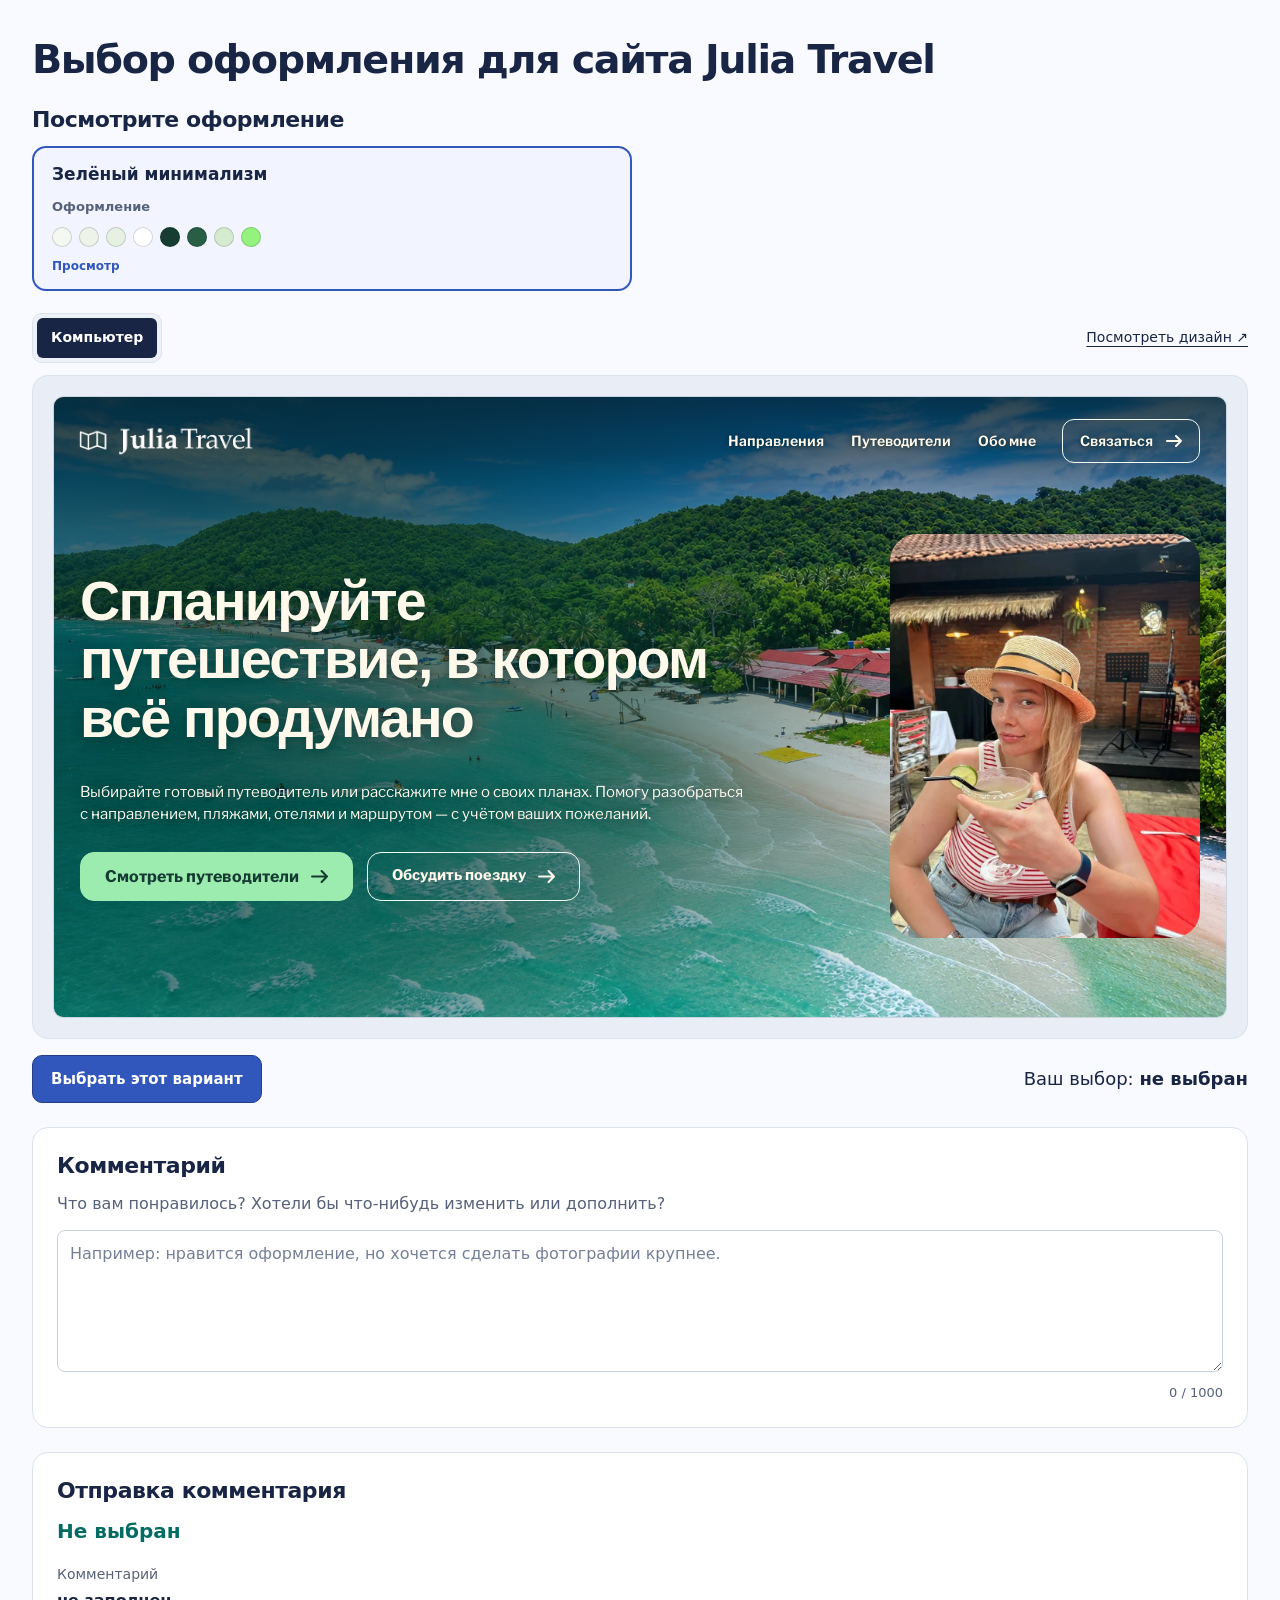
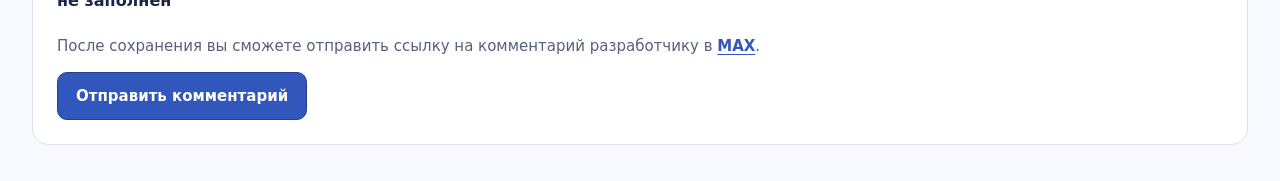
==== commit 1dac49ba: "Simplify Julia Travel design approval form" ====
--- a/index.html
+++ b/index.html
@@ -7,13 +7,13 @@
   <meta name="referrer" content="no-referrer">
   <title>Julia Travel — Выбор оформления сайта</title>
   <link rel="stylesheet" href="assets/css/comparison.css?v=05">
-  <script src="assets/js/concept-names.js?v=05" defer></script>
+  <script src="assets/js/concept-names.js?v=05-title" defer></script>
   <script src="assets/js/review-config.js" defer></script>
   <script src="assets/js/review-api.js?v=05" defer></script>
   <script src="assets/js/comparison.js?v=05" defer></script>
 </head>
 <body>
-<main class="comparison" data-review-fields="full">
+<main class="comparison" data-review-fields="comment">
   <h1>Выбор оформления для сайта Julia Travel</h1>
   <h2 class="compare-title">Посмотрите оформление</h2>
   <div class="variant-options" role="group" aria-label="Просмотреть оформление">
@@ -21,7 +21,7 @@
     <button type="button" class="variant-option ocean" data-variant="colorful-ocean" hidden data-preview="colorful-ocean/index.html" aria-pressed="false" aria-controls="live-preview"><span class="variant-name" data-concept-name="colorful-ocean">02. Океан красок</span><span class="palette" aria-hidden="true"><i style="--color:#397ef5" title="#397EF5"></i><i style="--color:#6646d9" title="#6646D9"></i><i style="--color:#00b8a9" title="#00B8A9"></i><i style="--color:#50d9ac" title="#50D9AC"></i><i style="--color:#f1f5ff" title="#F1F5FF"></i></span><span class="variant-state"><span class="viewing-mark">Просмотр</span><span class="selected-mark">✓ Выбрано</span></span></button>
     <button type="button" class="variant-option stan" data-variant="stan-inspired" hidden data-preview="stan-inspired/index.html" aria-pressed="false" aria-controls="live-preview"><span class="variant-name" data-concept-name="stan-inspired">03. Тропический импульс</span><span class="palette" aria-hidden="true"><i style="--color:#6255ff" title="#6255FF"></i><i style="--color:#eeecff" title="#EEECFF"></i><i style="--color:#ffffff" title="#FFFFFF"></i><i style="--color:#17172b" title="#17172B"></i><i style="--color:#4258e8" title="#4258E8"></i><i style="--color:#f7f7fb" title="#F7F7FB"></i></span><span class="variant-state"><span class="viewing-mark">Просмотр</span><span class="selected-mark">✓ Выбрано</span></span></button>
     <button type="button" class="variant-option lagoon" data-variant="emerald-lagoon" hidden data-preview="emerald-lagoon/index.html" aria-pressed="false" aria-controls="live-preview"><span class="variant-name" data-concept-name="emerald-lagoon">04. Изумрудная лагуна</span><span class="palette" aria-hidden="true"><i style="--color:#103f38" title="#103F38"></i><i style="--color:#fff9ec" title="#FFF9EC"></i><i style="--color:#cee6c3" title="#CEE6C3"></i><i style="--color:#153b32" title="#153B32"></i><i style="--color:#dfc69d" title="#DFC69D"></i><i style="--color:#f5efdf" title="#F5EFDF"></i><i style="--color:#d4ded2" title="#D4DED2"></i></span><span class="variant-state"><span class="viewing-mark">Просмотр</span><span class="selected-mark">✓ Выбрано</span></span></button>
-    <button type="button" class="variant-option lagoon" data-variant="minimal-julia" data-preview="minimal-julia/index.html" aria-pressed="false" aria-controls="live-preview"><span class="variant-name" data-concept-name="minimal-julia">Вариант № 05</span><span class="palette-label">Оформление</span><span class="palette" role="img" aria-label="Палитра: Основной фон #F5F7F1, Фон секций #EEF3E9, Фон подвала #E7F1E3, Карточки #FFFFFF, Основной текст #173D32, Основные кнопки #285D46, Вторичные кнопки #D5EBCF, Лаймовый акцент #95F27E"><i style="--color:#F5F7F1" title="Основной фон · #F5F7F1"></i><i style="--color:#EEF3E9" title="Фон секций · #EEF3E9"></i><i style="--color:#E7F1E3" title="Фон подвала · #E7F1E3"></i><i style="--color:#FFFFFF" title="Карточки · #FFFFFF"></i><i style="--color:#173D32" title="Основной текст · #173D32"></i><i style="--color:#285D46" title="Основные кнопки · #285D46"></i><i style="--color:#D5EBCF" title="Вторичные кнопки · #D5EBCF"></i><i style="--color:#95F27E" title="Лаймовый акцент · #95F27E"></i></span><span class="variant-state"><span class="viewing-mark">Просмотр</span><span class="selected-mark">✓ Выбрано</span></span></button>
+    <button type="button" class="variant-option lagoon" data-variant="minimal-julia" data-preview="minimal-julia/index.html" aria-pressed="false" aria-controls="live-preview"><span class="variant-name" data-concept-name="minimal-julia">Зелёный минимализм</span><span class="palette-label">Оформление</span><span class="palette" role="img" aria-label="Палитра: Основной фон #F5F7F1, Фон секций #EEF3E9, Фон подвала #E7F1E3, Карточки #FFFFFF, Основной текст #173D32, Основные кнопки #285D46, Вторичные кнопки #D5EBCF, Лаймовый акцент #95F27E"><i style="--color:#F5F7F1" title="Основной фон · #F5F7F1"></i><i style="--color:#EEF3E9" title="Фон секций · #EEF3E9"></i><i style="--color:#E7F1E3" title="Фон подвала · #E7F1E3"></i><i style="--color:#FFFFFF" title="Карточки · #FFFFFF"></i><i style="--color:#173D32" title="Основной текст · #173D32"></i><i style="--color:#285D46" title="Основные кнопки · #285D46"></i><i style="--color:#D5EBCF" title="Вторичные кнопки · #D5EBCF"></i><i style="--color:#95F27E" title="Лаймовый акцент · #95F27E"></i></span><span class="variant-state"><span class="viewing-mark">Просмотр</span><span class="selected-mark">✓ Выбрано</span></span></button>
   </div>
   <div class="viewer-bar">
     <div class="devices" role="group" aria-label="Ширина просмотра">
@@ -30,7 +30,7 @@
     <a id="full-preview" href="minimal-julia/index.html" target="_blank" rel="noopener">Посмотреть дизайн ↗</a>
   </div>
   <div class="preview-stage">
-    <div class="preview-viewport"><iframe id="live-preview" title="Julia Travel: 05. Минималистичная Julia Travel" src="minimal-julia/index.html?embed=1"></iframe></div>
+    <div class="preview-viewport"><iframe id="live-preview" title="Julia Travel: Зелёный минимализм" src="minimal-julia/index.html?embed=1"></iframe></div>
   </div>
   <div class="choice-bar">
     <button id="confirm-choice" class="copy-button" type="button">Выбрать этот вариант</button>
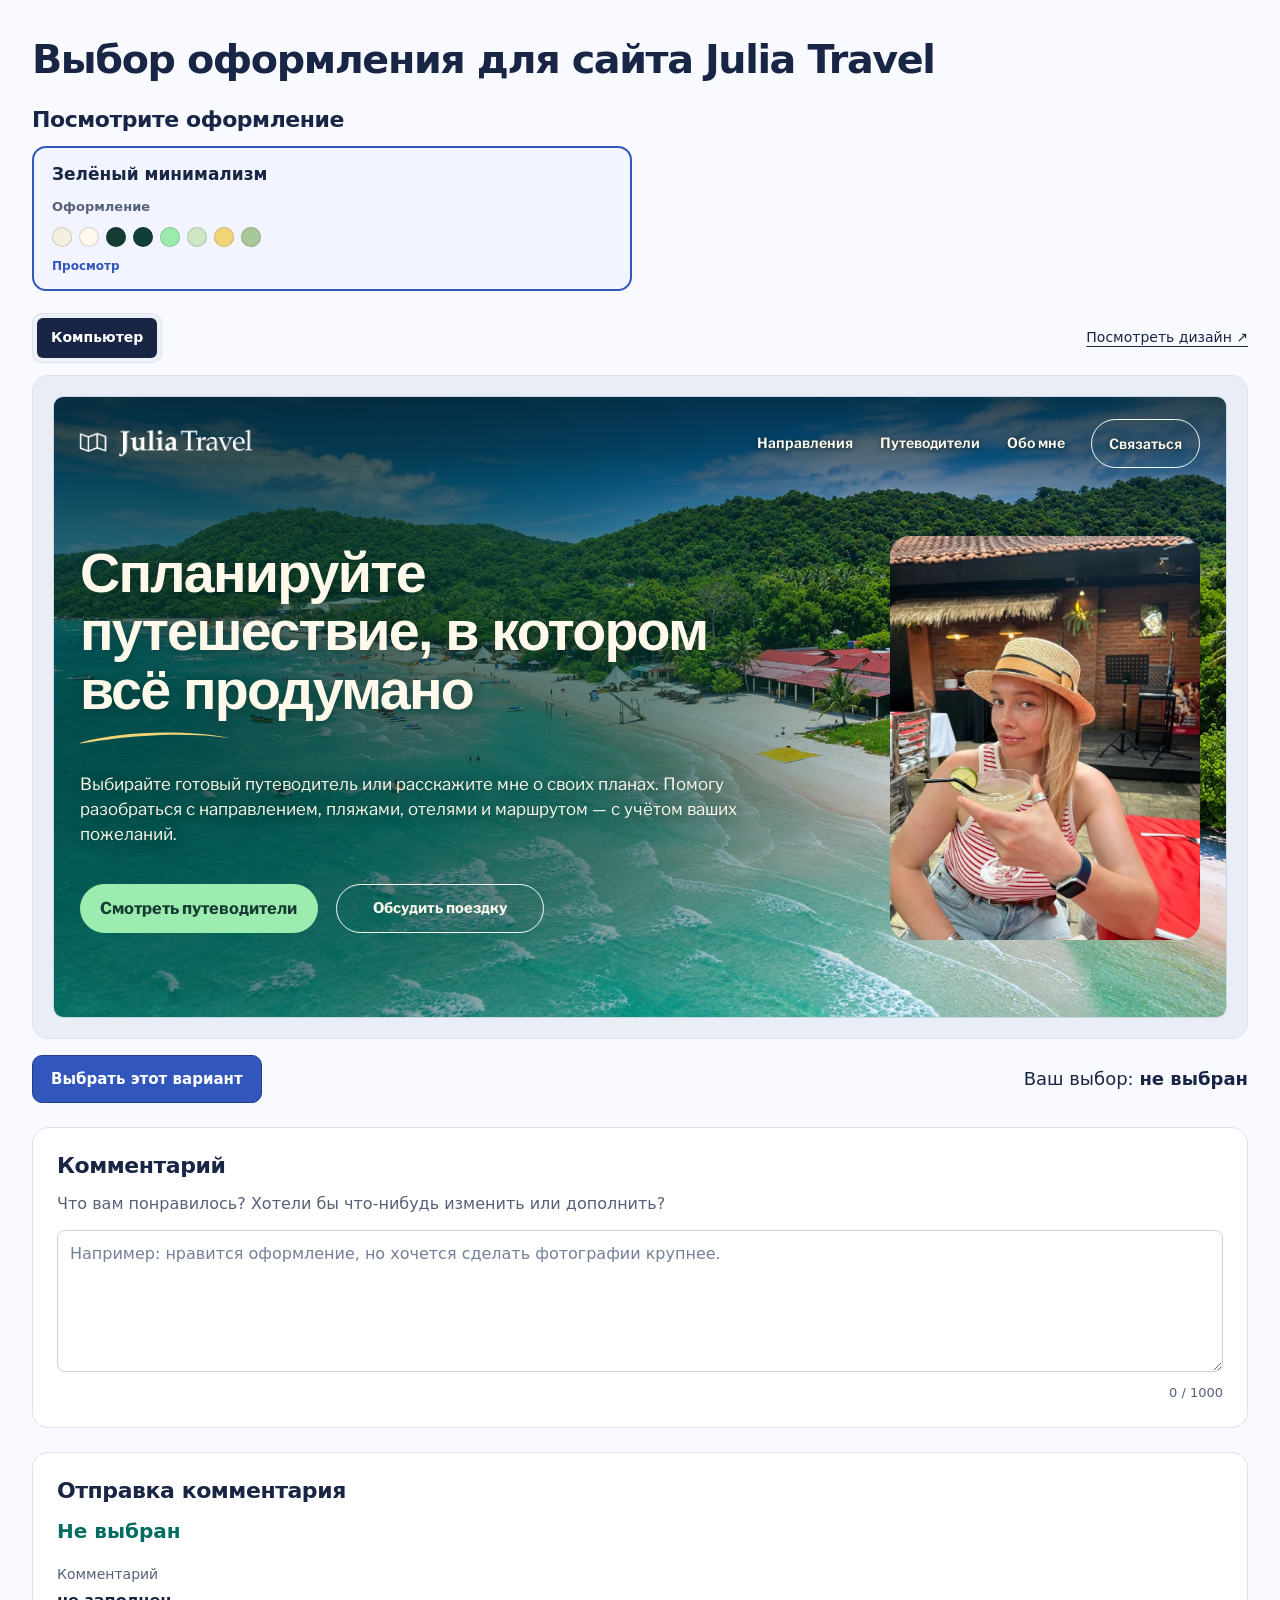
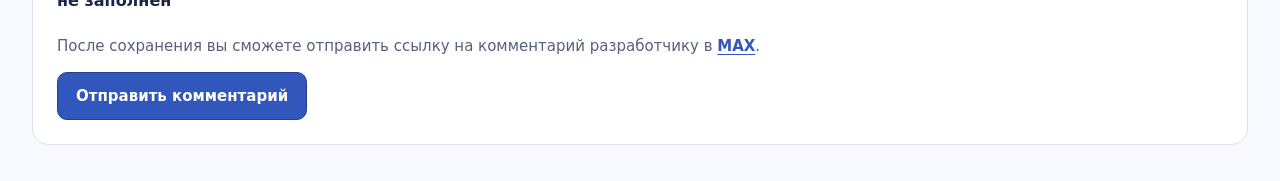
==== commit 6ed77ae3: "Publish refined Julia Travel concept 05" ====
--- a/index.html
+++ b/index.html
@@ -9,7 +9,7 @@
   <link rel="stylesheet" href="assets/css/comparison.css?v=05">
   <script src="assets/js/concept-names.js?v=05-title" defer></script>
   <script src="assets/js/review-config.js" defer></script>
-  <script src="assets/js/review-api.js?v=05" defer></script>
+  <script src="assets/js/review-api.js?v=05-colors" defer></script>
   <script src="assets/js/comparison.js?v=05" defer></script>
 </head>
 <body>
@@ -21,7 +21,7 @@
     <button type="button" class="variant-option ocean" data-variant="colorful-ocean" hidden data-preview="colorful-ocean/index.html" aria-pressed="false" aria-controls="live-preview"><span class="variant-name" data-concept-name="colorful-ocean">02. Океан красок</span><span class="palette" aria-hidden="true"><i style="--color:#397ef5" title="#397EF5"></i><i style="--color:#6646d9" title="#6646D9"></i><i style="--color:#00b8a9" title="#00B8A9"></i><i style="--color:#50d9ac" title="#50D9AC"></i><i style="--color:#f1f5ff" title="#F1F5FF"></i></span><span class="variant-state"><span class="viewing-mark">Просмотр</span><span class="selected-mark">✓ Выбрано</span></span></button>
     <button type="button" class="variant-option stan" data-variant="stan-inspired" hidden data-preview="stan-inspired/index.html" aria-pressed="false" aria-controls="live-preview"><span class="variant-name" data-concept-name="stan-inspired">03. Тропический импульс</span><span class="palette" aria-hidden="true"><i style="--color:#6255ff" title="#6255FF"></i><i style="--color:#eeecff" title="#EEECFF"></i><i style="--color:#ffffff" title="#FFFFFF"></i><i style="--color:#17172b" title="#17172B"></i><i style="--color:#4258e8" title="#4258E8"></i><i style="--color:#f7f7fb" title="#F7F7FB"></i></span><span class="variant-state"><span class="viewing-mark">Просмотр</span><span class="selected-mark">✓ Выбрано</span></span></button>
     <button type="button" class="variant-option lagoon" data-variant="emerald-lagoon" hidden data-preview="emerald-lagoon/index.html" aria-pressed="false" aria-controls="live-preview"><span class="variant-name" data-concept-name="emerald-lagoon">04. Изумрудная лагуна</span><span class="palette" aria-hidden="true"><i style="--color:#103f38" title="#103F38"></i><i style="--color:#fff9ec" title="#FFF9EC"></i><i style="--color:#cee6c3" title="#CEE6C3"></i><i style="--color:#153b32" title="#153B32"></i><i style="--color:#dfc69d" title="#DFC69D"></i><i style="--color:#f5efdf" title="#F5EFDF"></i><i style="--color:#d4ded2" title="#D4DED2"></i></span><span class="variant-state"><span class="viewing-mark">Просмотр</span><span class="selected-mark">✓ Выбрано</span></span></button>
-    <button type="button" class="variant-option lagoon" data-variant="minimal-julia" data-preview="minimal-julia/index.html" aria-pressed="false" aria-controls="live-preview"><span class="variant-name" data-concept-name="minimal-julia">Зелёный минимализм</span><span class="palette-label">Оформление</span><span class="palette" role="img" aria-label="Палитра: Основной фон #F5F7F1, Фон секций #EEF3E9, Фон подвала #E7F1E3, Карточки #FFFFFF, Основной текст #173D32, Основные кнопки #285D46, Вторичные кнопки #D5EBCF, Лаймовый акцент #95F27E"><i style="--color:#F5F7F1" title="Основной фон · #F5F7F1"></i><i style="--color:#EEF3E9" title="Фон секций · #EEF3E9"></i><i style="--color:#E7F1E3" title="Фон подвала · #E7F1E3"></i><i style="--color:#FFFFFF" title="Карточки · #FFFFFF"></i><i style="--color:#173D32" title="Основной текст · #173D32"></i><i style="--color:#285D46" title="Основные кнопки · #285D46"></i><i style="--color:#D5EBCF" title="Вторичные кнопки · #D5EBCF"></i><i style="--color:#95F27E" title="Лаймовый акцент · #95F27E"></i></span><span class="variant-state"><span class="viewing-mark">Просмотр</span><span class="selected-mark">✓ Выбрано</span></span></button>
+    <button type="button" class="variant-option lagoon" data-variant="minimal-julia" data-preview="minimal-julia/index.html" aria-pressed="false" aria-controls="live-preview"><span class="variant-name" data-concept-name="minimal-julia">Зелёный минимализм</span><span class="palette-label">Оформление</span><span class="palette" role="img" aria-label="Палитра: Кремовый фон #F5EFDF, Карточки #FFF9EC, Текст #153B32, Тёмно-зелёный #103F38, Кнопка первого экрана #9CEBAF, Вторичные кнопки #CEE6C3, Жёлтые кнопки и мазки #F3D477, Зелёный мазок #A8C89A"><i style="--color:#F5EFDF" title="Кремовый фон · #F5EFDF"></i><i style="--color:#FFF9EC" title="Карточки · #FFF9EC"></i><i style="--color:#153B32" title="Текст · #153B32"></i><i style="--color:#103F38" title="Тёмно-зелёный · #103F38"></i><i style="--color:#9CEBAF" title="Кнопка первого экрана · #9CEBAF"></i><i style="--color:#CEE6C3" title="Вторичные кнопки · #CEE6C3"></i><i style="--color:#F3D477" title="Жёлтые кнопки и мазки · #F3D477"></i><i style="--color:#A8C89A" title="Зелёный мазок · #A8C89A"></i></span><span class="variant-state"><span class="viewing-mark">Просмотр</span><span class="selected-mark">✓ Выбрано</span></span></button>
   </div>
   <div class="viewer-bar">
     <div class="devices" role="group" aria-label="Ширина просмотра">
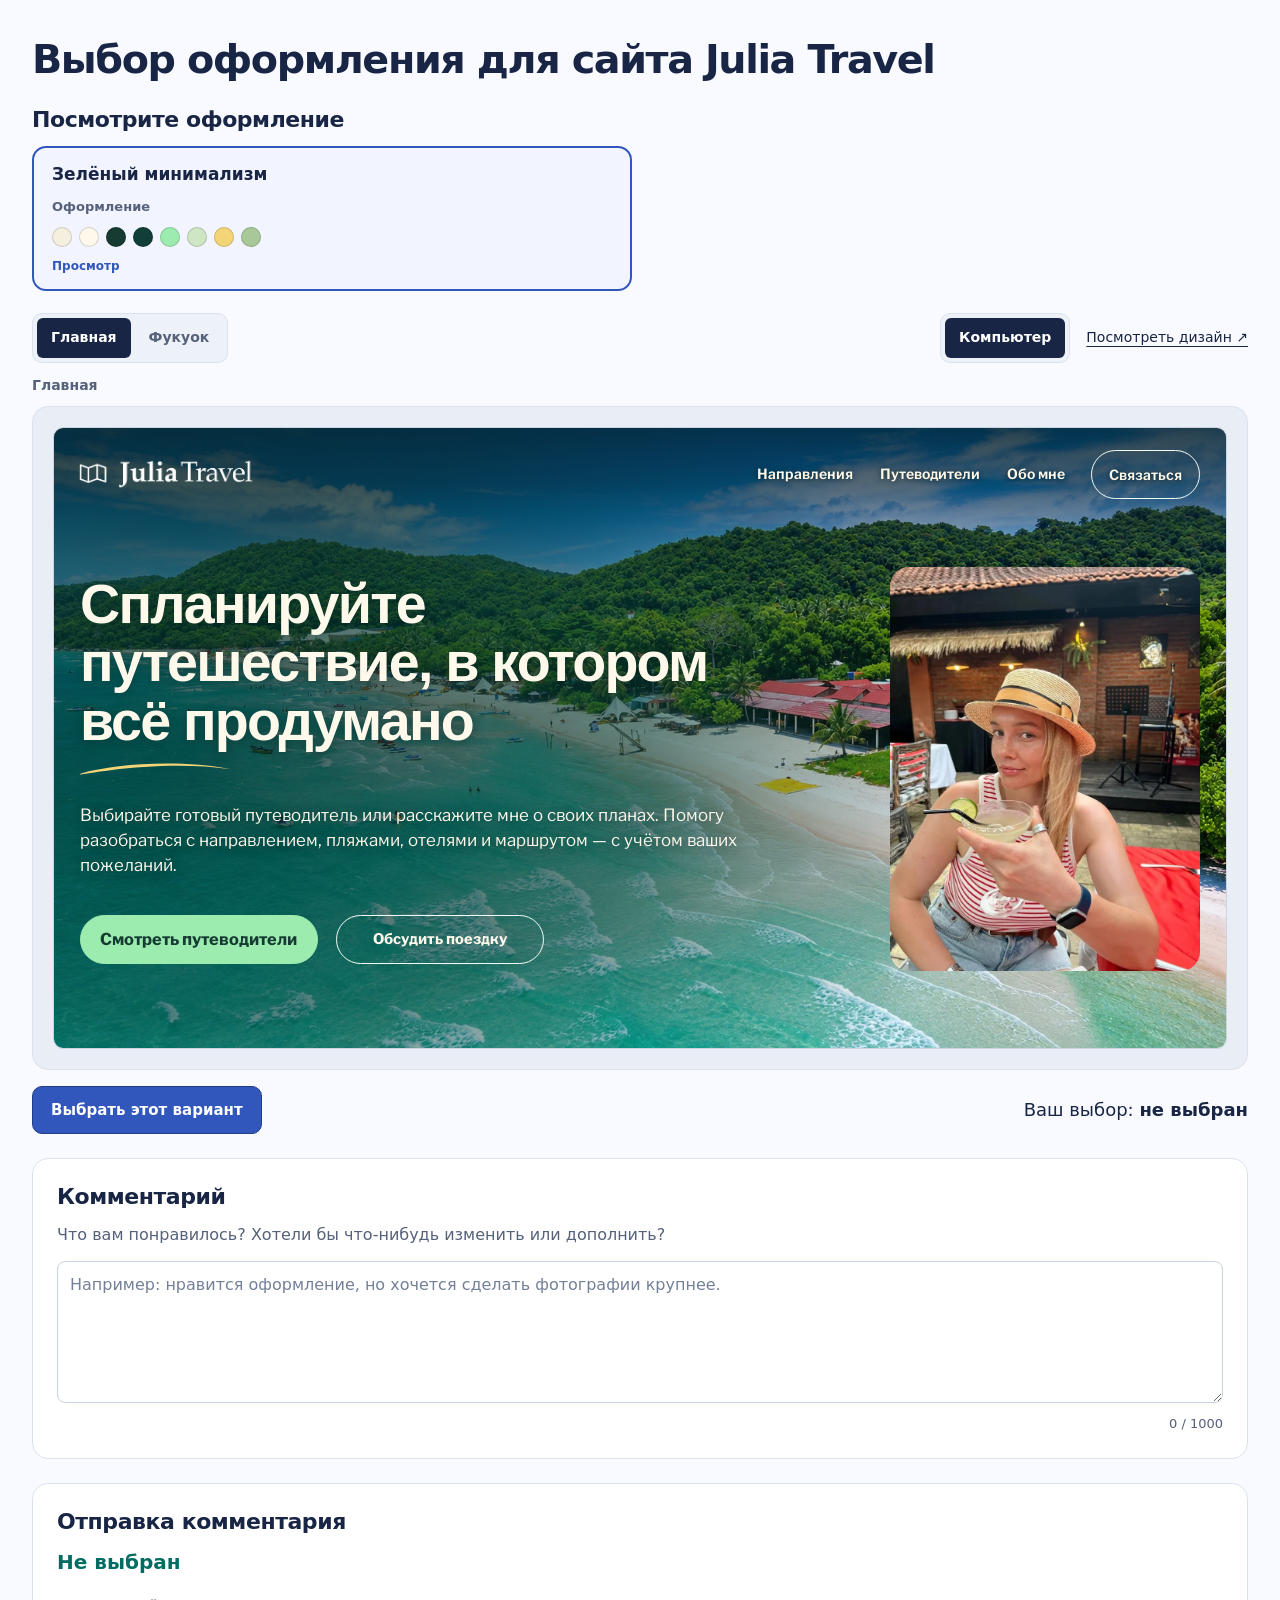
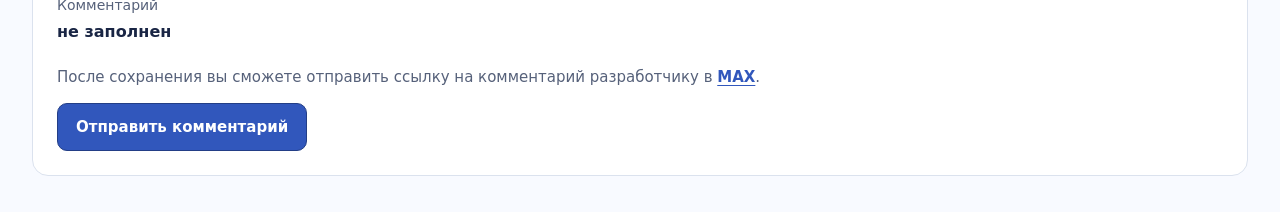
==== commit 8c56004f: "Add Phu Quoc destination page to Julia Travel" ====
--- a/index.html
+++ b/index.html
@@ -6,11 +6,11 @@
   <meta name="robots" content="noindex, nofollow">
   <meta name="referrer" content="no-referrer">
   <title>Julia Travel — Выбор оформления сайта</title>
-  <link rel="stylesheet" href="assets/css/comparison.css?v=05">
+  <link rel="stylesheet" href="assets/css/comparison.css?v=06">
   <script src="assets/js/concept-names.js?v=05-title" defer></script>
   <script src="assets/js/review-config.js" defer></script>
   <script src="assets/js/review-api.js?v=05-colors" defer></script>
-  <script src="assets/js/comparison.js?v=05" defer></script>
+  <script src="assets/js/comparison.js?v=06" defer></script>
 </head>
 <body>
 <main class="comparison" data-review-fields="comment">
@@ -24,13 +24,18 @@
     <button type="button" class="variant-option lagoon" data-variant="minimal-julia" data-preview="minimal-julia/index.html" aria-pressed="false" aria-controls="live-preview"><span class="variant-name" data-concept-name="minimal-julia">Зелёный минимализм</span><span class="palette-label">Оформление</span><span class="palette" role="img" aria-label="Палитра: Кремовый фон #F5EFDF, Карточки #FFF9EC, Текст #153B32, Тёмно-зелёный #103F38, Кнопка первого экрана #9CEBAF, Вторичные кнопки #CEE6C3, Жёлтые кнопки и мазки #F3D477, Зелёный мазок #A8C89A"><i style="--color:#F5EFDF" title="Кремовый фон · #F5EFDF"></i><i style="--color:#FFF9EC" title="Карточки · #FFF9EC"></i><i style="--color:#153B32" title="Текст · #153B32"></i><i style="--color:#103F38" title="Тёмно-зелёный · #103F38"></i><i style="--color:#9CEBAF" title="Кнопка первого экрана · #9CEBAF"></i><i style="--color:#CEE6C3" title="Вторичные кнопки · #CEE6C3"></i><i style="--color:#F3D477" title="Жёлтые кнопки и мазки · #F3D477"></i><i style="--color:#A8C89A" title="Зелёный мазок · #A8C89A"></i></span><span class="variant-state"><span class="viewing-mark">Просмотр</span><span class="selected-mark">✓ Выбрано</span></span></button>
   </div>
   <div class="viewer-bar">
+    <div class="devices preview-pages" role="group" aria-label="Страницы сайта">
+      <button type="button" data-preview-src="minimal-julia/index.html" data-preview-title="Главная" aria-pressed="true" aria-controls="live-preview">Главная</button>
+      <button type="button" data-preview-src="minimal-julia/phu-quoc.html" data-preview-title="Фукуок · Страница направления" aria-pressed="false" aria-controls="live-preview">Фукуок</button>
+    </div>
     <div class="devices" role="group" aria-label="Ширина просмотра">
       <button type="button" data-device="desktop" aria-pressed="true">Компьютер</button>
     </div>
     <a id="full-preview" href="minimal-julia/index.html" target="_blank" rel="noopener">Посмотреть дизайн ↗</a>
   </div>
+  <p id="preview-page-title" aria-live="polite">Главная</p>
   <div class="preview-stage">
-    <div class="preview-viewport"><iframe id="live-preview" title="Julia Travel: Зелёный минимализм" src="minimal-julia/index.html?embed=1"></iframe></div>
+    <div class="preview-viewport"><iframe id="live-preview" title="Julia Travel: Главная" src="minimal-julia/index.html?embed=1"></iframe></div>
   </div>
   <div class="choice-bar">
     <button id="confirm-choice" class="copy-button" type="button">Выбрать этот вариант</button>
--- a/assets/css/comparison.css
+++ b/assets/css/comparison.css
@@ -44,6 +44,8 @@
 .devices button { min-height: 40px; padding: 8px 14px; border: 0; border-radius: 6px; color: var(--muted); background: transparent; font-size: 14px; font-weight: 550; }
 .devices [aria-pressed="true"] { color: #fff; background: var(--ink); }
 #full-preview { color: var(--ink); font-size: 14px; text-underline-offset: .25em; }
+.preview-pages { margin-inline-end: auto; }
+#preview-page-title { margin: 0 0 10px; color: var(--muted); font-size: 14px; font-weight: 650; }
 .preview-stage { display: flex; align-items: start; justify-content: center; padding: 20px; border: 1px solid var(--line); border-radius: 16px; background: #e9eef6; }
 .preview-viewport { width: 100%; min-width: 0; overflow: hidden; background: #fff; border: 1px solid #cbd5e2; border-radius: 10px; }
 .preview-viewport.is-phone { box-sizing: content-box; width: min(390px,calc(100% - 12px)); border: 6px solid var(--ink); border-radius: 24px; }
